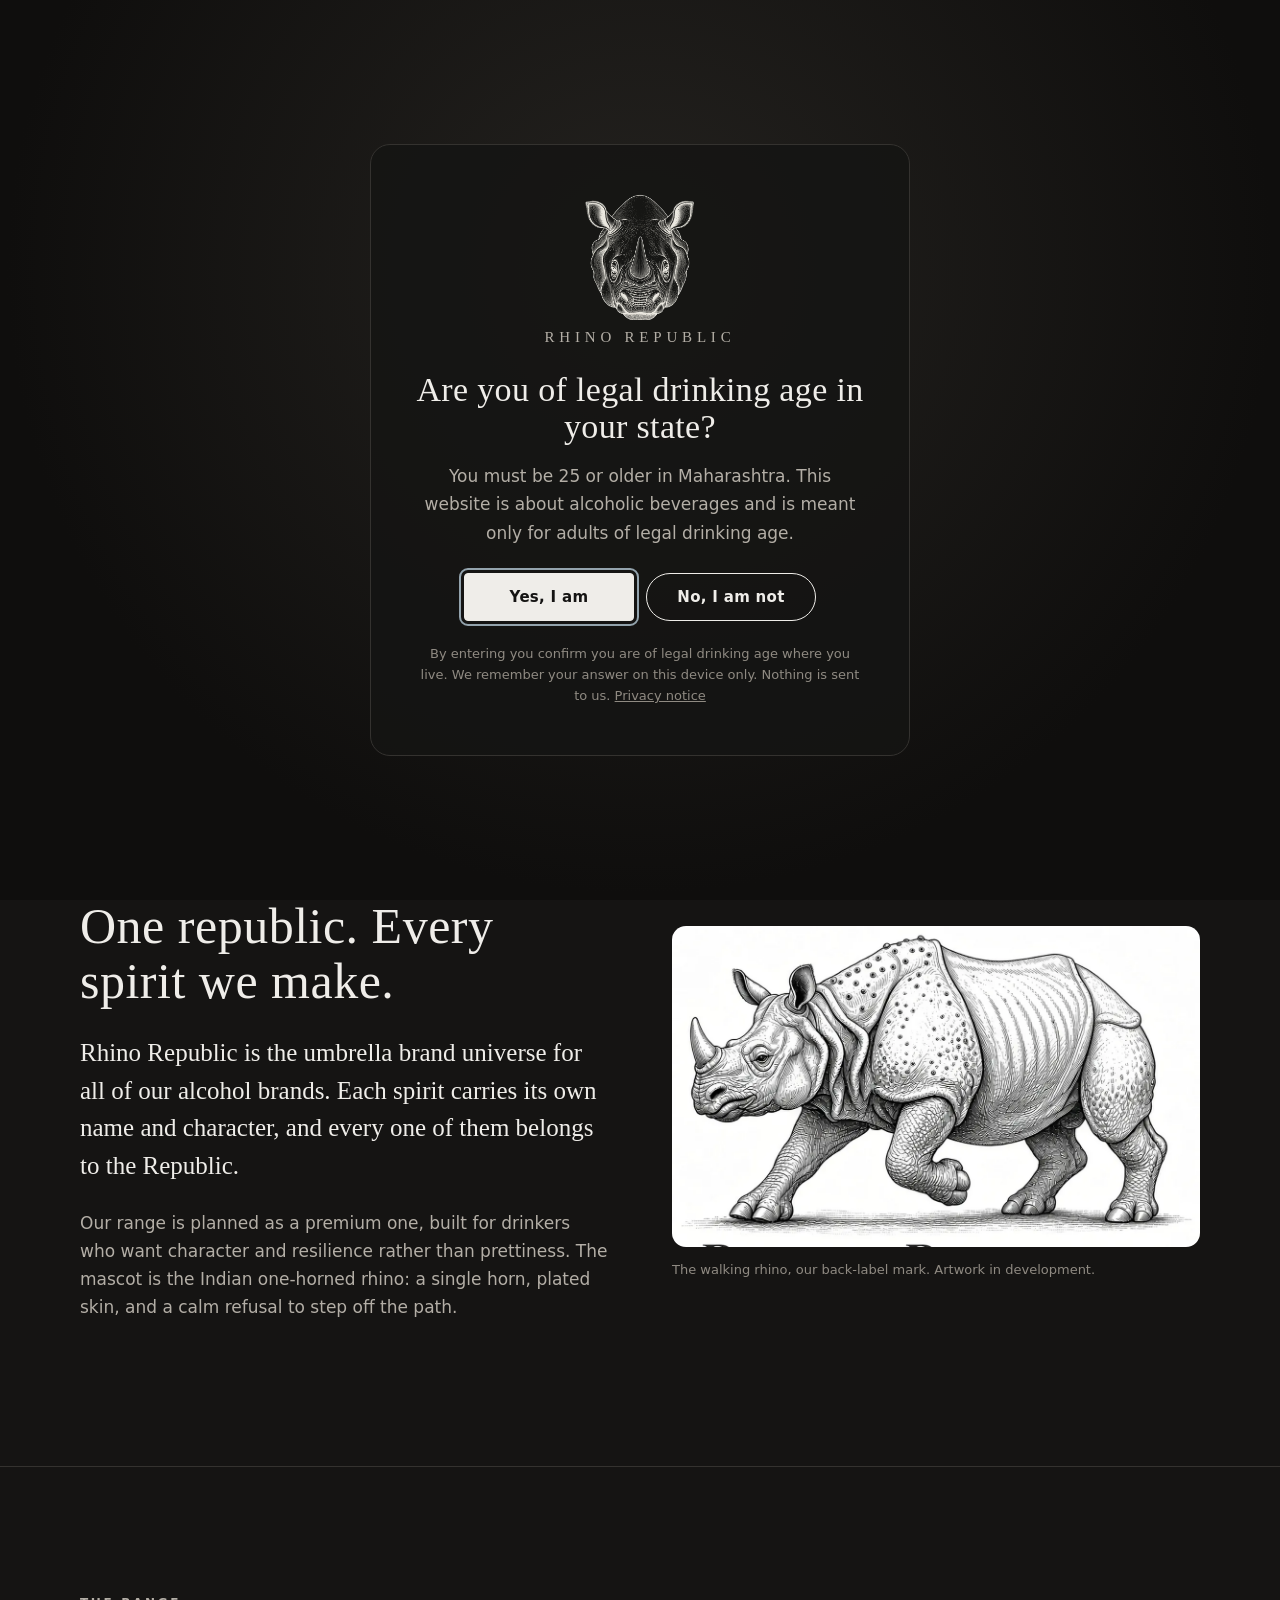
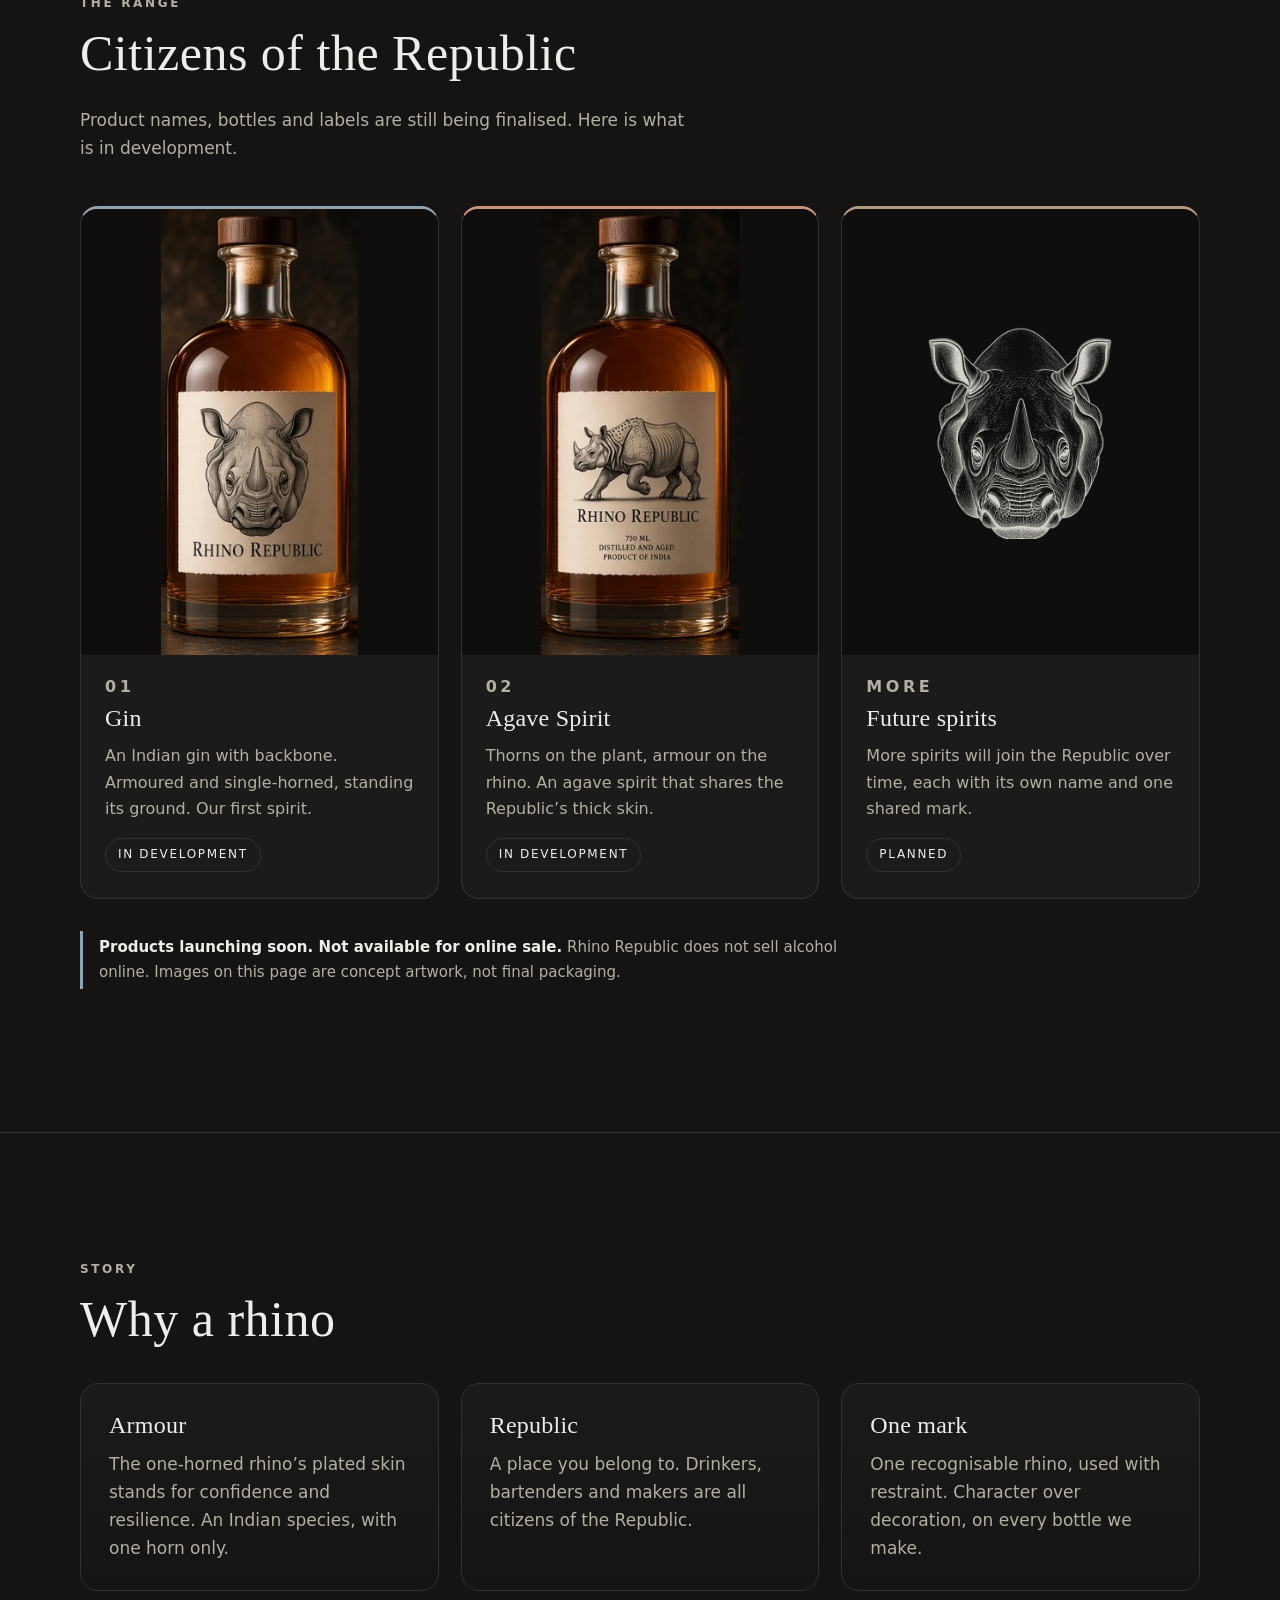
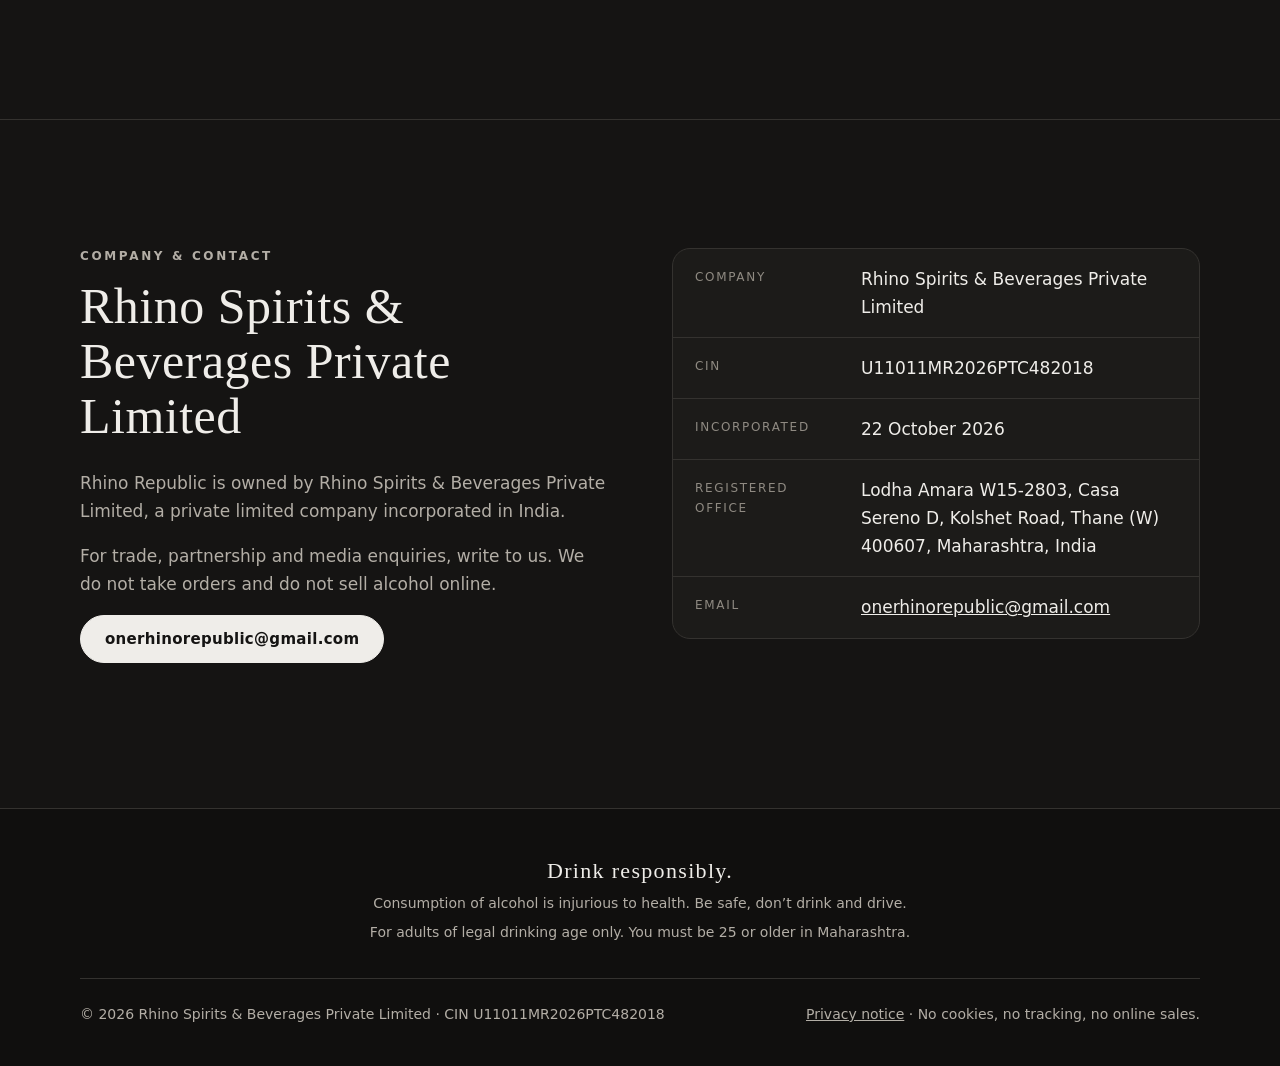
==== index.html @ f289f9d8 "Rhino Republic preview site" ====
<!doctype html>
<html lang="en-IN">
<head>
<meta charset="utf-8">
<meta name="viewport" content="width=device-width, initial-scale=1">
<meta name="robots" content="noindex, nofollow">
<title>Rhino Republic | Rhino Spirits &amp; Beverages Private Limited</title>
<meta name="description" content="Rhino Republic is the brand universe of Rhino Spirits &amp; Beverages Private Limited, Thane, Maharashtra. Products launching soon. Not available for online sale.">
<meta name="theme-color" content="#151413">
<link rel="icon" type="image/png" href="assets/img/favicon.png">
<link rel="stylesheet" href="css/site.css">
<script src="js/gate-check.js"></script>
</head>
<body>
<a class="skip" href="#main">Skip to content</a>

<!-- Age gate: shown on first visit; answer is remembered on this device only (localStorage) -->
<div class="gate" id="gate" role="dialog" aria-modal="true" aria-labelledby="gate-title" aria-describedby="gate-desc">
  <div class="gate__card">
    <img class="gate__mark" src="assets/img/rhino-head.webp" width="140" height="161" alt="Rhino Republic rhino head mark">
    <p class="gate__brand">Rhino Republic</p>
    <div id="gate-ask">
      <h1 class="gate__title" id="gate-title">Are you of legal drinking age in your state?</h1>
      <p class="gate__desc" id="gate-desc">You must be 25 or older in Maharashtra. This website is about alcoholic beverages and is meant only for adults of legal drinking age.</p>
      <div class="gate__actions">
        <button type="button" class="btn btn--solid" id="gate-yes">Yes, I am</button>
        <button type="button" class="btn btn--ghost" id="gate-no">No, I am not</button>
      </div>
      <noscript><p class="gate__note">Please enable JavaScript to confirm your age and enter this site.</p></noscript>
      <p class="gate__fine">By entering you confirm you are of legal drinking age where you live. We remember your answer on this device only. Nothing is sent to us. <a href="privacy.html">Privacy notice</a></p>
    </div>
    <div id="gate-exit" class="gate__exit" hidden>
      <h1 class="gate__title" tabindex="-1" id="gate-exit-title">Thank you for your honesty.</h1>
      <p class="gate__desc">This site is only for adults of legal drinking age. Please come back when you are.</p>
      <button type="button" class="btn btn--ghost" id="gate-back">I answered by mistake</button>
    </div>
  </div>
</div>

<header class="top" id="top">
  <div class="wrap top__in">
    <a class="logo" href="#main" aria-label="Rhino Republic, back to top">
      <img src="assets/img/rhino-head-sm.webp" width="34" height="39" alt="">
      <span>Rhino Republic</span>
    </a>
    <nav aria-label="Main">
      <ul class="nav">
        <li><a href="#about">About</a></li>
        <li><a href="#range">The Range</a></li>
        <li><a href="#story">Story</a></li>
        <li><a href="#company">Company</a></li>
      </ul>
    </nav>
  </div>
</header>

<main id="main">
  <section class="hero" aria-labelledby="hero-title">
    <div class="wrap hero__in">
      <div class="hero__copy">
        <p class="eyebrow">Rhino Spirits &amp; Beverages Private Limited</p>
        <h1 id="hero-title" class="hero__title">Rhino<br>Republic</h1>
        <p class="hero__lede">The brand universe for our spirits, built around the Indian one-horned rhino.</p>
        <p class="hero__line">Thick skin. One horn. No apologies.</p>
        <p class="notice"><span class="notice__dot" aria-hidden="true"></span>Products launching soon. Not available for online sale.</p>
        <div class="hero__cta">
          <a class="btn btn--solid" href="#range">Explore the range</a>
          <a class="btn btn--ghost" href="#company">Company &amp; contact</a>
        </div>
      </div>
      <figure class="hero__media">
        <picture>
          <source media="(max-width: 700px)" srcset="assets/img/bottles-crop-640.webp 640w, assets/img/bottles-crop-1000.webp 1000w" sizes="100vw" type="image/webp">
          <source srcset="assets/img/bottles-crop-640.webp 640w, assets/img/bottles-crop-1000.webp 1000w" sizes="(max-width: 1000px) 100vw, 560px" type="image/webp">
          <img src="assets/img/bottles-crop-1000.jpg" width="1000" height="857" alt="Two Rhino Republic concept bottles with amber liquid and paper labels: the front label shows an engraved front-facing rhino head, the back label shows an engraved walking rhino" fetchpriority="high">
        </picture>
        <figcaption>Concept bottle artwork. Final bottle and label design is in development.</figcaption>
      </figure>
    </div>
  </section>

  <section class="about section" id="about" aria-labelledby="about-title">
    <div class="wrap about__in">
      <div>
        <p class="eyebrow">About</p>
        <h2 id="about-title">One republic. Every spirit we make.</h2>
        <p class="big">Rhino Republic is the umbrella brand universe for all of our alcohol brands. Each spirit carries its own name and character, and every one of them belongs to the Republic.</p>
        <p>Our range is planned as a premium one, built for drinkers who want character and resilience rather than prettiness. The mascot is the Indian one-horned rhino: a single horn, plated skin, and a calm refusal to step off the path.</p>
      </div>
      <figure class="plate">
        <img src="assets/img/rhino-walk.webp" width="1100" height="669" loading="lazy" decoding="async" alt="Engraved illustration of an Indian one-horned rhino walking, with folded armour-like skin and studded shoulders">
        <figcaption>The walking rhino, our back-label mark. Artwork in development.</figcaption>
      </figure>
    </div>
  </section>

  <section class="range section" id="range" aria-labelledby="range-title">
    <div class="wrap">
      <p class="eyebrow">The Range</p>
      <h2 id="range-title">Citizens of the Republic</h2>
      <p class="section__lede">Product names, bottles and labels are still being finalised. Here is what is in development.</p>
      <ul class="cards" role="list">
        <li class="card card--slate">
          <div class="card__img"><img src="assets/img/bottle-front.webp" width="460" height="1040" loading="lazy" decoding="async" alt="Rhino Republic concept bottle, front label with engraved rhino head"></div>
          <div class="card__body">
            <p class="card__no">01</p>
            <h3>Gin</h3>
            <p>An Indian gin with backbone. Armoured and single-horned, standing its ground. Our first spirit.</p>
            <p class="tag">In development</p>
          </div>
        </li>
        <li class="card card--clay">
          <div class="card__img"><img src="assets/img/bottle-back.webp" width="460" height="1040" loading="lazy" decoding="async" alt="Rhino Republic concept bottle, label with engraved walking rhino"></div>
          <div class="card__body">
            <p class="card__no">02</p>
            <h3>Agave Spirit</h3>
            <p>Thorns on the plant, armour on the rhino. An agave spirit that shares the Republic&rsquo;s thick skin.</p>
            <p class="tag">In development</p>
          </div>
        </li>
        <li class="card card--earth">
          <div class="card__img card__img--mark"><img src="assets/img/rhino-head.webp" width="420" height="483" loading="lazy" decoding="async" alt="Rhino Republic rhino head mark"></div>
          <div class="card__body">
            <p class="card__no">More</p>
            <h3>Future spirits</h3>
            <p>More spirits will join the Republic over time, each with its own name and one shared mark.</p>
            <p class="tag">Planned</p>
          </div>
        </li>
      </ul>
      <p class="range__note"><strong>Products launching soon. Not available for online sale.</strong> Rhino Republic does not sell alcohol online. Images on this page are concept artwork, not final packaging.</p>
    </div>
  </section>

  <section class="story section" id="story" aria-labelledby="story-title">
    <div class="wrap">
      <p class="eyebrow">Story</p>
      <h2 id="story-title">Why a rhino</h2>
      <div class="pillars">
        <article>
          <h3>Armour</h3>
          <p>The one-horned rhino&rsquo;s plated skin stands for confidence and resilience. An Indian species, with one horn only.</p>
        </article>
        <article>
          <h3>Republic</h3>
          <p>A place you belong to. Drinkers, bartenders and makers are all citizens of the Republic.</p>
        </article>
        <article>
          <h3>One mark</h3>
          <p>One recognisable rhino, used with restraint. Character over decoration, on every bottle we make.</p>
        </article>
      </div>
    </div>
  </section>

  <section class="company section" id="company" aria-labelledby="company-title">
    <div class="wrap company__in">
      <div>
        <p class="eyebrow">Company &amp; Contact</p>
        <h2 id="company-title">Rhino Spirits &amp; Beverages Private Limited</h2>
        <p>Rhino Republic is owned by Rhino Spirits &amp; Beverages Private Limited, a private limited company incorporated in India.</p>
        <p>For trade, partnership and media enquiries, write to us. We do not take orders and do not sell alcohol online.</p>
        <p><a class="btn btn--solid" href="mailto:onerhinorepublic@gmail.com">onerhinorepublic@gmail.com</a></p>
      </div>
      <dl class="facts">
        <div><dt>Company</dt><dd>Rhino Spirits &amp; Beverages Private Limited</dd></div>
        <div><dt>CIN</dt><dd>U11011MR2026PTC482018</dd></div>
        <div><dt>Incorporated</dt><dd>22 October 2026</dd></div>
        <div><dt>Registered office</dt><dd>Lodha Amara W15-2803, Casa Sereno D, Kolshet Road, Thane (W) 400607, Maharashtra, India</dd></div>
        <div><dt>Email</dt><dd><a href="mailto:onerhinorepublic@gmail.com">onerhinorepublic@gmail.com</a></dd></div>
      </dl>
    </div>
  </section>
</main>

<footer class="foot">
  <div class="wrap">
    <div class="foot__warn">
      <p class="foot__drink">Drink responsibly.</p>
      <p>Consumption of alcohol is injurious to health. Be safe, don&rsquo;t drink and drive.</p>
      <p>For adults of legal drinking age only. You must be 25 or older in Maharashtra.</p>
    </div>
    <div class="foot__row">
      <p>&copy; 2026 Rhino Spirits &amp; Beverages Private Limited &middot; CIN U11011MR2026PTC482018</p>
      <p><a href="privacy.html">Privacy notice</a> &middot; No cookies, no tracking, no online sales.</p>
    </div>
  </div>
</footer>
<script src="js/site.js" defer></script>
</body>
</html>
---- css/site.css ----
/* Rhino Republic preview site. Palette from brand rules: ink #2B2A28, white, rhino tones (slate, clay, earth). No gold, no red. */
:root{
  --bg:#151413; --bg2:#1c1b19; --ink:#2b2a28; --line:#34322f;
  --text:#efede9; --muted:#b3aea6; --dim:#8f8a82;
  --slate:#93a3ad; --clay:#c8937b; --earth:#b39a7e;
  --serif:"Iowan Old Style","Palatino Linotype",Palatino,"Book Antiqua","URW Palladio L",Georgia,"Times New Roman",serif;
  --sans:system-ui,-apple-system,"Segoe UI",Roboto,"Helvetica Neue",Arial,sans-serif;
  --wrap:1200px; --r:14px;
}
*{box-sizing:border-box}
html{scroll-behavior:smooth;-webkit-text-size-adjust:100%}
@media (prefers-reduced-motion:reduce){html{scroll-behavior:auto}*{transition:none!important;animation:none!important}}
body{margin:0;background:var(--bg);color:var(--text);font:400 17px/1.65 var(--sans);overflow-x:hidden}
img{max-width:100%;height:auto;display:block}
a{color:inherit}
a:focus-visible,button:focus-visible,[tabindex]:focus-visible{outline:2px solid var(--slate);outline-offset:3px;border-radius:4px}
h1,h2,h3{font-family:var(--serif);font-weight:500;line-height:1.1;margin:0 0 .5em;letter-spacing:.01em}
h2{font-size:clamp(30px,4.2vw,50px)}
h3{font-size:24px}
p{margin:0 0 1em}
.wrap{max-width:var(--wrap);margin:0 auto;padding:0 clamp(20px,4vw,40px)}
.skip{position:absolute;left:-999px;top:8px;background:var(--text);color:var(--bg);padding:8px 14px;border-radius:6px;z-index:100}
.skip:focus{left:8px}
.eyebrow{font:600 12px/1.4 var(--sans);letter-spacing:.22em;text-transform:uppercase;color:var(--muted);margin-bottom:14px}
.section{padding:clamp(72px,10vw,128px) 0;border-top:1px solid var(--line)}
.section__lede{color:var(--muted);max-width:620px}
.big{font-family:var(--serif);font-size:clamp(20px,2.1vw,25px);line-height:1.5;color:var(--text)}

/* buttons */
.btn{display:inline-flex;align-items:center;justify-content:center;min-height:48px;padding:12px 24px;border-radius:999px;font:600 15px/1.2 var(--sans);letter-spacing:.02em;text-decoration:none;cursor:pointer;border:1px solid var(--text);transition:background .2s,color .2s;word-break:break-word}
.btn--solid{background:var(--text);color:var(--bg)}
.btn--solid:hover{background:#fff}
.btn--ghost{background:transparent;color:var(--text)}
.btn--ghost:hover{background:rgba(255,255,255,.08)}

/* age gate */
.gate{position:fixed;inset:0;z-index:50;display:flex;align-items:center;justify-content:center;padding:20px;background:radial-gradient(ellipse at 50% 30%,#24221f 0%,#0f0e0d 70%);overflow-y:auto}
.gate[hidden],.age-ok .gate{display:none}
html.js:not(.age-ok) body{overflow:hidden}
.gate__card{max-width:540px;width:100%;text-align:center;padding:clamp(28px,5vw,48px) clamp(20px,4vw,44px);border:1px solid var(--line);border-radius:20px;background:rgba(21,20,19,.85)}
.gate__mark{width:110px;margin:0 auto 10px}
.gate__brand{font:500 15px/1 var(--serif);letter-spacing:.32em;text-transform:uppercase;color:var(--muted);margin-bottom:26px}
.gate__title{font-size:clamp(26px,4.6vw,34px);outline:none}
.gate__desc{color:var(--muted)}
.gate__actions{display:flex;gap:12px;justify-content:center;flex-wrap:wrap;margin:26px 0 22px}
.gate__actions .btn{min-width:170px}
.gate__fine,.gate__note{font-size:13px;color:var(--dim);margin:0}
.gate__note{color:var(--text);margin-bottom:12px}
.gate__exit .btn{margin-top:10px}

/* header */
.top{position:sticky;top:0;z-index:20;background:rgba(21,20,19,.88);backdrop-filter:saturate(140%) blur(10px);-webkit-backdrop-filter:saturate(140%) blur(10px);border-bottom:1px solid var(--line)}
.top__in{display:flex;align-items:center;justify-content:space-between;gap:16px;min-height:68px}
.logo{display:flex;align-items:center;gap:12px;text-decoration:none;font:500 16px/1 var(--serif);letter-spacing:.26em;text-transform:uppercase;white-space:nowrap}
.logo img{width:34px}
.nav{display:flex;gap:28px;list-style:none;margin:0;padding:0}
.nav a{text-decoration:none;font-size:14px;letter-spacing:.06em;color:var(--muted)}
.nav a:hover{color:var(--text)}

/* hero */
.hero{padding:clamp(40px,6vw,80px) 0 clamp(64px,8vw,104px)}
.hero__in{display:grid;grid-template-columns:minmax(0,1fr) minmax(0,1fr);gap:clamp(28px,4vw,56px);align-items:center}
.hero__title{font-size:clamp(48px,5.4vw,80px);letter-spacing:.03em;text-transform:uppercase;line-height:.95;margin-bottom:24px}
.hero__lede{font-size:clamp(18px,1.6vw,21px);color:var(--muted);max-width:30ch}
.hero__line{font-family:var(--serif);font-style:italic;font-size:clamp(19px,1.7vw,22px);margin-bottom:26px}
.notice{display:inline-flex;align-items:center;gap:10px;font-size:14px;color:var(--text);border:1px solid var(--line);background:var(--bg2);padding:10px 16px;border-radius:999px;margin-bottom:28px}
.notice__dot{width:8px;height:8px;border-radius:50%;background:var(--slate);flex:none}
.hero__cta{display:flex;gap:12px;flex-wrap:wrap}
.hero__media{margin:0}
.hero__media img{border-radius:var(--r);box-shadow:0 30px 80px rgba(0,0,0,.55);width:100%}
figcaption{font-size:13px;color:var(--dim);margin-top:12px}

/* about */
.about__in{display:grid;grid-template-columns:minmax(0,1fr) minmax(0,1fr);gap:clamp(32px,5vw,72px);align-items:center}
.about p:not(.eyebrow):not(.big){color:var(--muted)}
.plate{margin:0}
.plate img{border-radius:var(--r);background:#f4f3f1;width:100%}

/* range */
.cards{list-style:none;padding:0;margin:44px 0 0;display:grid;grid-template-columns:repeat(3,minmax(0,1fr));gap:22px}
.card{background:var(--bg2);border:1px solid var(--line);border-radius:18px;overflow:hidden;display:flex;flex-direction:column;border-top:3px solid var(--acc)}
.card--slate{--acc:var(--slate)} .card--clay{--acc:var(--clay)} .card--earth{--acc:var(--earth)}
.card__img{aspect-ratio:4/5;background:#0f0e0d;display:flex;align-items:flex-end;justify-content:center;overflow:hidden}
.card__img img{height:100%;width:auto;object-fit:cover}
.card__img--mark{align-items:center}
.card__img--mark img{height:auto;width:52%;opacity:.9}
.card__body{padding:24px 24px 26px;display:flex;flex-direction:column;flex:1}
.card__no{font:600 12px/1 var(--sans);letter-spacing:.22em;text-transform:uppercase;color:var(--acc);margin-bottom:10px}
.card__body p{color:var(--muted);font-size:16px}
.tag{margin-top:auto!important;align-self:flex-start;font-size:12px!important;letter-spacing:.14em;text-transform:uppercase;color:var(--text)!important;border:1px solid var(--line);padding:6px 12px;border-radius:999px;margin-bottom:0}
.range__note{margin-top:32px;font-size:15px;color:var(--muted);border-left:3px solid var(--slate);padding:4px 0 4px 16px;max-width:760px}
.range__note strong{color:var(--text)}

/* story */
.pillars{display:grid;grid-template-columns:repeat(3,minmax(0,1fr));gap:22px;margin-top:36px}
.pillars article{padding:28px;border:1px solid var(--line);border-radius:18px;background:linear-gradient(180deg,var(--bg2),var(--bg))}
.pillars p{color:var(--muted);margin:0}

/* company */
.company__in{display:grid;grid-template-columns:minmax(0,1fr) minmax(0,1fr);gap:clamp(32px,5vw,72px);align-items:start}
.company p{color:var(--muted)}
.company .btn{color:var(--bg)}
.facts{margin:0;border:1px solid var(--line);border-radius:18px;background:var(--bg2)}
.facts div{display:grid;grid-template-columns:150px minmax(0,1fr);gap:16px;padding:16px 22px;border-bottom:1px solid var(--line)}
.facts div:last-child{border-bottom:0}
.facts dt{font-size:12px;letter-spacing:.14em;text-transform:uppercase;color:var(--dim);padding-top:3px}
.facts dd{margin:0;overflow-wrap:anywhere}

/* footer */
.foot{border-top:1px solid var(--line);padding:48px 0 40px;background:#100f0e;font-size:14px;color:var(--muted)}
.foot__warn{text-align:center;padding-bottom:28px;border-bottom:1px solid var(--line);margin-bottom:24px}
.foot__warn p{margin:0 0 6px}
.foot__drink{font:500 22px/1.3 var(--serif);color:var(--text);letter-spacing:.06em}
.foot__row{display:flex;justify-content:space-between;gap:16px;flex-wrap:wrap}
.foot__row p{margin:0}

/* privacy page */
.doc{max-width:780px;padding:clamp(48px,7vw,88px) 0}
.doc h1{font-size:clamp(36px,5vw,54px)}
.doc h2{font-size:24px;margin-top:2em}
.doc p,.doc li{color:var(--muted)}
.doc strong{color:var(--text)}
.doc ul{padding-left:1.2em}
.doc .meta{font-size:14px;color:var(--dim)}

/* responsive */
@media (max-width:1000px){
  .hero__in,.about__in,.company__in{grid-template-columns:1fr}
  .hero__media{order:-1}
  .cards,.pillars{grid-template-columns:1fr 1fr}
  .cards .card:last-child{grid-column:1/-1}
  .cards .card:last-child .card__img{aspect-ratio:16/7}
  .cards .card:last-child .card__img--mark img{width:auto;height:80%}
}
@media (max-width:720px){
  body{font-size:16px}
  .nav{display:none}
  .cards,.pillars{grid-template-columns:1fr}
  .card__img{aspect-ratio:4/3}
  .card__img img{height:100%}
  .facts div{grid-template-columns:1fr;gap:4px}
  .hero__title{font-size:clamp(44px,13vw,64px)}
  .foot__row{flex-direction:column}
}
@media (max-width:400px){
  .logo{letter-spacing:.18em;font-size:15px}
  .gate__actions .btn{width:100%}
}
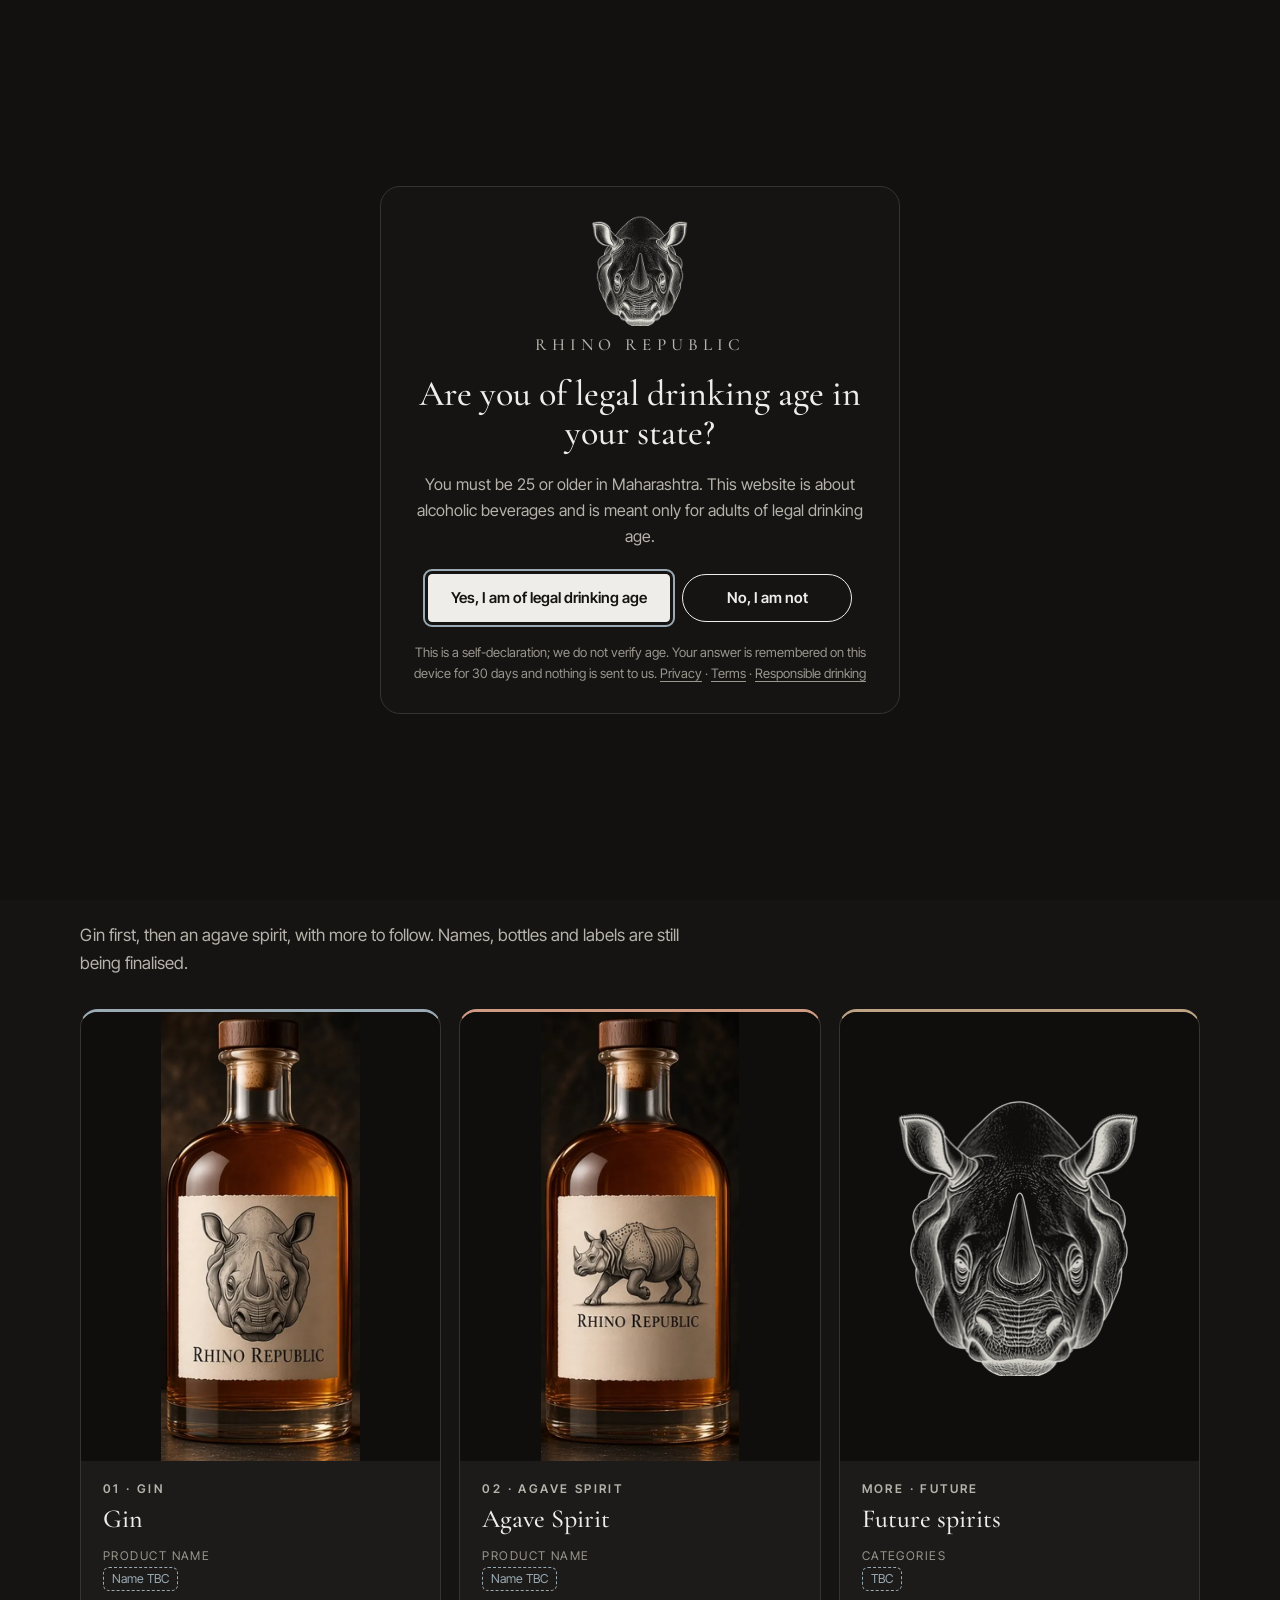
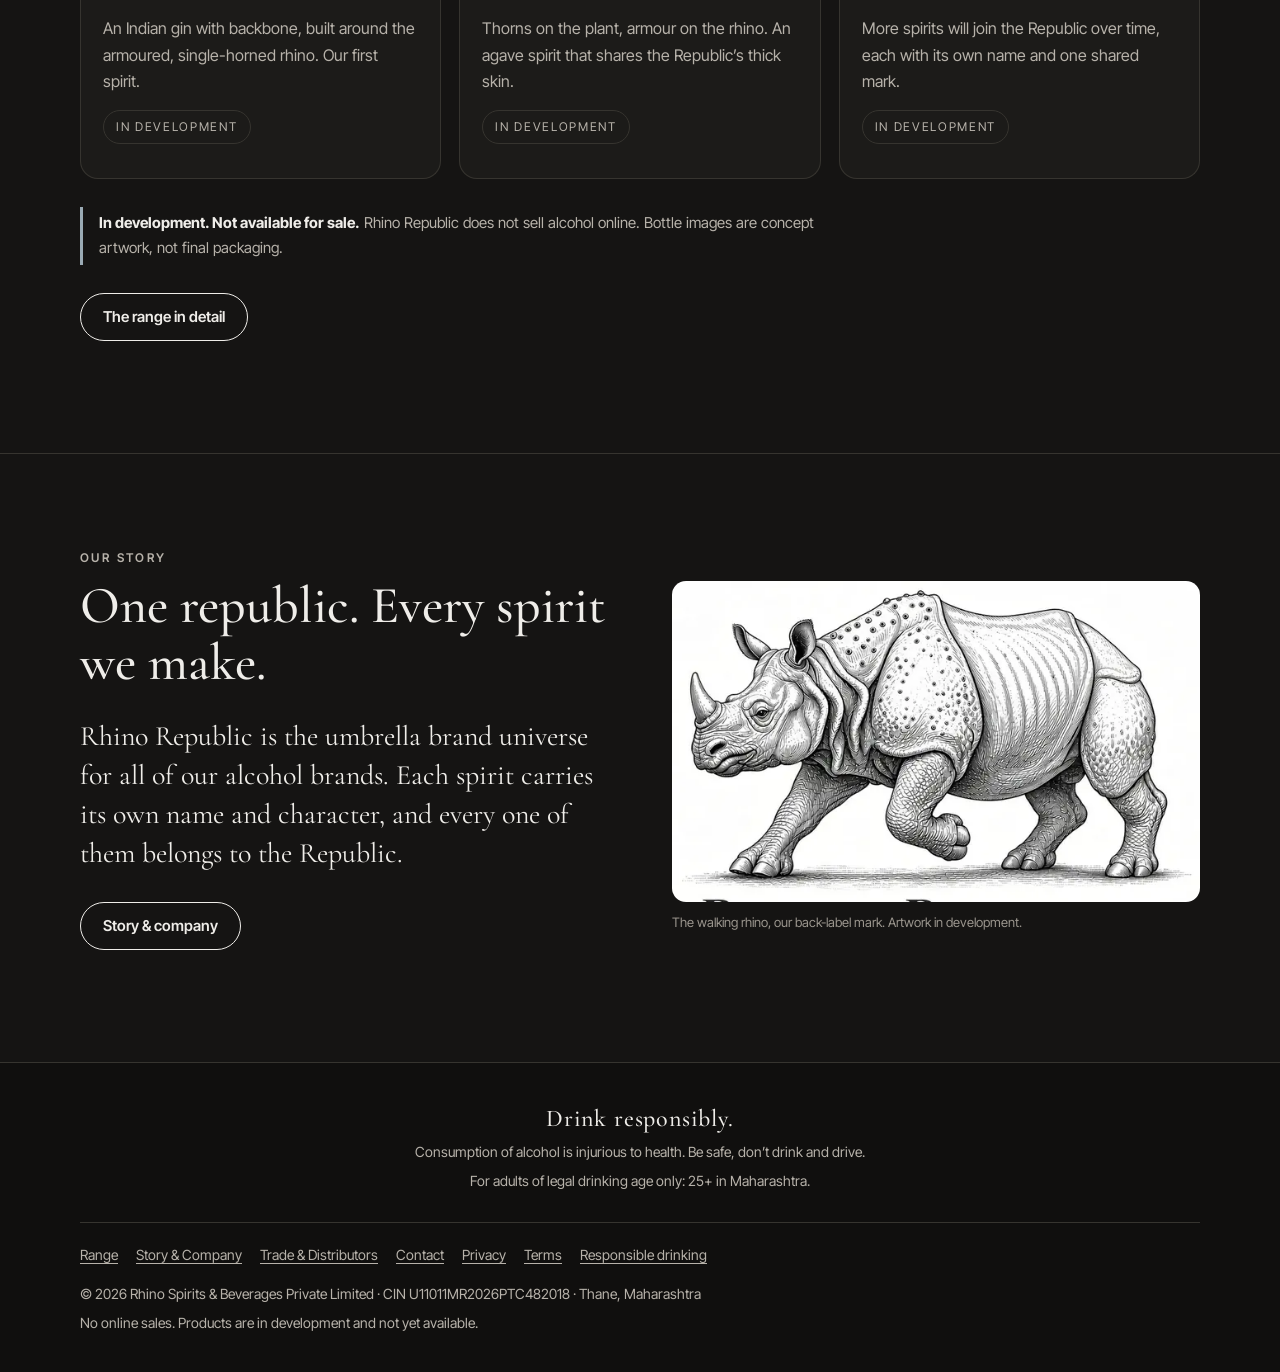
==== commit 295f7b7e: "Rhino Republic preview v2 (noindex, draft)" ====
--- a/index.html
+++ b/index.html
@@ -4,186 +4,130 @@
 <meta charset="utf-8">
 <meta name="viewport" content="width=device-width, initial-scale=1">
 <meta name="robots" content="noindex, nofollow">
-<title>Rhino Republic | Rhino Spirits &amp; Beverages Private Limited</title>
-<meta name="description" content="Rhino Republic is the brand universe of Rhino Spirits &amp; Beverages Private Limited, Thane, Maharashtra. Products launching soon. Not available for online sale.">
+<title>Rhino Republic | Rhino Spirits &amp; Beverages Pvt Ltd</title>
+<meta name="description" content="Rhino Republic is the brand universe of Rhino Spirits &amp; Beverages Private Limited, Thane. Spirits in development. No online sales.">
 <meta name="theme-color" content="#151413">
 <link rel="icon" type="image/png" href="assets/img/favicon.png">
+<link rel="preload" href="assets/fonts/CormorantGaramond-var-latin.woff2" as="font" type="font/woff2" crossorigin>
+<link rel="preload" href="assets/fonts/InterTight-var-latin.woff2" as="font" type="font/woff2" crossorigin>
+<link rel="preload" href="assets/img/bottles-crop-640.webp" as="image" type="image/webp" imagesrcset="assets/img/bottles-crop-480.webp 480w, assets/img/bottles-crop-640.webp 640w, assets/img/bottles-crop-1000.webp 1000w" imagesizes="(min-width: 1000px) 560px, 100vw">
 <link rel="stylesheet" href="css/site.css">
 <script src="js/gate-check.js"></script>
 </head>
-<body>
-<a class="skip" href="#main">Skip to content</a>
-
-<!-- Age gate: shown on first visit; answer is remembered on this device only (localStorage) -->
+<body class="gated">
 <div class="gate" id="gate" role="dialog" aria-modal="true" aria-labelledby="gate-title" aria-describedby="gate-desc">
   <div class="gate__card">
-    <img class="gate__mark" src="assets/img/rhino-head.webp" width="140" height="161" alt="Rhino Republic rhino head mark">
+    <img class="gate__mark" src="assets/img/rhino-head-240.webp" width="240" height="276" alt="Rhino Republic engraved rhino head mark">
     <p class="gate__brand">Rhino Republic</p>
-    <div id="gate-ask">
-      <h1 class="gate__title" id="gate-title">Are you of legal drinking age in your state?</h1>
-      <p class="gate__desc" id="gate-desc">You must be 25 or older in Maharashtra. This website is about alcoholic beverages and is meant only for adults of legal drinking age.</p>
-      <div class="gate__actions">
-        <button type="button" class="btn btn--solid" id="gate-yes">Yes, I am</button>
-        <button type="button" class="btn btn--ghost" id="gate-no">No, I am not</button>
-      </div>
-      <noscript><p class="gate__note">Please enable JavaScript to confirm your age and enter this site.</p></noscript>
-      <p class="gate__fine">By entering you confirm you are of legal drinking age where you live. We remember your answer on this device only. Nothing is sent to us. <a href="privacy.html">Privacy notice</a></p>
+    <h1 class="gate__title" id="gate-title">Are you of legal drinking age in your state?</h1>
+    <p class="gate__desc" id="gate-desc">You must be 25 or older in Maharashtra. This website is about alcoholic beverages and is meant only for adults of legal drinking age.</p>
+    <div class="gate__actions">
+      <button type="button" class="btn btn--solid" id="gate-yes">Yes, I am of legal drinking age</button>
+      <a class="btn btn--ghost" id="gate-no" href="not-of-age.html">No, I am not</a>
     </div>
-    <div id="gate-exit" class="gate__exit" hidden>
-      <h1 class="gate__title" tabindex="-1" id="gate-exit-title">Thank you for your honesty.</h1>
-      <p class="gate__desc">This site is only for adults of legal drinking age. Please come back when you are.</p>
-      <button type="button" class="btn btn--ghost" id="gate-back">I answered by mistake</button>
-    </div>
+    <noscript><p class="gate__note">Please enable JavaScript to confirm your age and enter this site.</p></noscript>
+    <p class="gate__fine">This is a self-declaration; we do not verify age. Your answer is remembered on this device for 30 days and nothing is sent to us. <a href="privacy.html">Privacy</a> &middot; <a href="terms.html">Terms</a> &middot; <a href="responsible-drinking.html">Responsible drinking</a></p>
   </div>
 </div>
-
+<a class="skip" href="#main">Skip to content</a>
 <header class="top" id="top">
   <div class="wrap top__in">
-    <a class="logo" href="#main" aria-label="Rhino Republic, back to top">
-      <img src="assets/img/rhino-head-sm.webp" width="34" height="39" alt="">
+    <a class="logo" href="index.html" aria-label="Rhino Republic home">
+      <img src="assets/img/rhino-head-120.webp" width="120" height="138" alt="">
       <span>Rhino Republic</span>
     </a>
     <nav aria-label="Main">
-      <ul class="nav">
-        <li><a href="#about">About</a></li>
-        <li><a href="#range">The Range</a></li>
-        <li><a href="#story">Story</a></li>
-        <li><a href="#company">Company</a></li>
-      </ul>
+      <ul class="nav-inline"><li><a href="index.html" aria-current="page">Home</a></li><li><a href="range.html">Range</a></li><li><a href="story.html">Story &amp; Company</a></li><li><a href="trade.html">Trade</a></li><li><a href="contact.html">Contact</a></li></ul>
+      <details class="menu"><summary>Menu</summary><ul class="nav"><li><a href="index.html" aria-current="page">Home</a></li><li><a href="range.html">Range</a></li><li><a href="story.html">Story &amp; Company</a></li><li><a href="trade.html">Trade</a></li><li><a href="contact.html">Contact</a></li></ul></details>
     </nav>
   </div>
 </header>
-
 <main id="main">
-  <section class="hero" aria-labelledby="hero-title">
-    <div class="wrap hero__in">
-      <div class="hero__copy">
-        <p class="eyebrow">Rhino Spirits &amp; Beverages Private Limited</p>
-        <h1 id="hero-title" class="hero__title">Rhino<br>Republic</h1>
-        <p class="hero__lede">The brand universe for our spirits, built around the Indian one-horned rhino.</p>
-        <p class="hero__line">Thick skin. One horn. No apologies.</p>
-        <p class="notice"><span class="notice__dot" aria-hidden="true"></span>Products launching soon. Not available for online sale.</p>
-        <div class="hero__cta">
-          <a class="btn btn--solid" href="#range">Explore the range</a>
-          <a class="btn btn--ghost" href="#company">Company &amp; contact</a>
-        </div>
-      </div>
-      <figure class="hero__media">
-        <picture>
-          <source media="(max-width: 700px)" srcset="assets/img/bottles-crop-640.webp 640w, assets/img/bottles-crop-1000.webp 1000w" sizes="100vw" type="image/webp">
-          <source srcset="assets/img/bottles-crop-640.webp 640w, assets/img/bottles-crop-1000.webp 1000w" sizes="(max-width: 1000px) 100vw, 560px" type="image/webp">
-          <img src="assets/img/bottles-crop-1000.jpg" width="1000" height="857" alt="Two Rhino Republic concept bottles with amber liquid and paper labels: the front label shows an engraved front-facing rhino head, the back label shows an engraved walking rhino" fetchpriority="high">
-        </picture>
-        <figcaption>Concept bottle artwork. Final bottle and label design is in development.</figcaption>
-      </figure>
+<section class="hero" aria-labelledby="hero-title">
+  <div class="wrap hero__in">
+    <div>
+      <p class="eyebrow">Rhino Spirits &amp; Beverages Pvt Ltd</p>
+      <h1 id="hero-title" class="hero__title">Rhino<br>Republic</h1>
+      <p class="hero__lede">The brand universe for our spirits, built around the Indian one-horned rhino.</p>
+      <p class="hero__line">Unhurried. Unbothered. Unmistakable.</p>
+      <p class="notice"><span class="notice__dot" aria-hidden="true"></span>Our spirits are in development and not available for sale.</p>
+      <div class="btns"><a class="btn btn--solid" href="range.html">See the range</a><a class="btn btn--ghost" href="story.html">Our story</a></div>
     </div>
-  </section>
-
-  <section class="about section" id="about" aria-labelledby="about-title">
-    <div class="wrap about__in">
-      <div>
-        <p class="eyebrow">About</p>
-        <h2 id="about-title">One republic. Every spirit we make.</h2>
-        <p class="big">Rhino Republic is the umbrella brand universe for all of our alcohol brands. Each spirit carries its own name and character, and every one of them belongs to the Republic.</p>
-        <p>Our range is planned as a premium one, built for drinkers who want character and resilience rather than prettiness. The mascot is the Indian one-horned rhino: a single horn, plated skin, and a calm refusal to step off the path.</p>
-      </div>
-      <figure class="plate">
-        <img src="assets/img/rhino-walk.webp" width="1100" height="669" loading="lazy" decoding="async" alt="Engraved illustration of an Indian one-horned rhino walking, with folded armour-like skin and studded shoulders">
-        <figcaption>The walking rhino, our back-label mark. Artwork in development.</figcaption>
-      </figure>
+    <figure class="hero__media">
+      <img src="assets/img/bottles-crop-640.webp" srcset="assets/img/bottles-crop-480.webp 480w, assets/img/bottles-crop-640.webp 640w, assets/img/bottles-crop-1000.webp 1000w" sizes="(min-width: 1000px) 560px, 100vw" width="1000" height="857" fetchpriority="high" alt="Two Rhino Republic concept bottles with paper labels: one shows an engraved front-facing rhino head, the other an engraved walking rhino">
+      <figcaption>Concept bottle artwork. Final bottle and label design is in development.</figcaption>
+    </figure>
+  </div>
+</section>
+<section class="section" aria-labelledby="range-title">
+  <div class="wrap">
+    <p class="eyebrow">The Range</p>
+    <h2 id="range-title">Citizens of the Republic</h2>
+    <p class="lede">Gin first, then an agave spirit, with more to follow. Names, bottles and labels are still being finalised.</p>
+    <ul class="cards" role="list">
+  <li class="card card--slate">
+    <div class="card__img"><img src="assets/img/bottle-front-460.webp" srcset="assets/img/bottle-front-230.webp 230w, assets/img/bottle-front-460.webp 460w" sizes="(min-width:720px) 30vw, 60vw" width="460" height="1040" loading="lazy" decoding="async" alt="Rhino Republic concept bottle with an engraved rhino head on the label"></div>
+    <div class="card__body">
+      <p class="card__no">01 &middot; Gin</p>
+      <h3>Gin</h3>
+      <dl><dt>Product name</dt><dd><span class="ph">Name TBC</span></dd></dl>
+      <p>An Indian gin with backbone, built around the armoured, single-horned rhino. Our first spirit.</p>
+      <p class="tag">In development</p>
     </div>
-  </section>
-
-  <section class="range section" id="range" aria-labelledby="range-title">
-    <div class="wrap">
-      <p class="eyebrow">The Range</p>
-      <h2 id="range-title">Citizens of the Republic</h2>
-      <p class="section__lede">Product names, bottles and labels are still being finalised. Here is what is in development.</p>
-      <ul class="cards" role="list">
-        <li class="card card--slate">
-          <div class="card__img"><img src="assets/img/bottle-front.webp" width="460" height="1040" loading="lazy" decoding="async" alt="Rhino Republic concept bottle, front label with engraved rhino head"></div>
-          <div class="card__body">
-            <p class="card__no">01</p>
-            <h3>Gin</h3>
-            <p>An Indian gin with backbone. Armoured and single-horned, standing its ground. Our first spirit.</p>
-            <p class="tag">In development</p>
-          </div>
-        </li>
-        <li class="card card--clay">
-          <div class="card__img"><img src="assets/img/bottle-back.webp" width="460" height="1040" loading="lazy" decoding="async" alt="Rhino Republic concept bottle, label with engraved walking rhino"></div>
-          <div class="card__body">
-            <p class="card__no">02</p>
-            <h3>Agave Spirit</h3>
-            <p>Thorns on the plant, armour on the rhino. An agave spirit that shares the Republic&rsquo;s thick skin.</p>
-            <p class="tag">In development</p>
-          </div>
-        </li>
-        <li class="card card--earth">
-          <div class="card__img card__img--mark"><img src="assets/img/rhino-head.webp" width="420" height="483" loading="lazy" decoding="async" alt="Rhino Republic rhino head mark"></div>
-          <div class="card__body">
-            <p class="card__no">More</p>
-            <h3>Future spirits</h3>
-            <p>More spirits will join the Republic over time, each with its own name and one shared mark.</p>
-            <p class="tag">Planned</p>
-          </div>
-        </li>
-      </ul>
-      <p class="range__note"><strong>Products launching soon. Not available for online sale.</strong> Rhino Republic does not sell alcohol online. Images on this page are concept artwork, not final packaging.</p>
+  </li>
+  <li class="card card--clay">
+    <div class="card__img"><img src="assets/img/bottle-back-460.webp" srcset="assets/img/bottle-back-230.webp 230w, assets/img/bottle-back-460.webp 460w" sizes="(min-width:720px) 30vw, 60vw" width="460" height="1040" loading="lazy" decoding="async" alt="Rhino Republic concept bottle with an engraved walking rhino on the label"></div>
+    <div class="card__body">
+      <p class="card__no">02 &middot; Agave Spirit</p>
+      <h3>Agave Spirit</h3>
+      <dl><dt>Product name</dt><dd><span class="ph">Name TBC</span></dd></dl>
+      <p>Thorns on the plant, armour on the rhino. An agave spirit that shares the Republic&rsquo;s thick skin.</p>
+      <p class="tag">In development</p>
     </div>
-  </section>
-
-  <section class="story section" id="story" aria-labelledby="story-title">
-    <div class="wrap">
-      <p class="eyebrow">Story</p>
-      <h2 id="story-title">Why a rhino</h2>
-      <div class="pillars">
-        <article>
-          <h3>Armour</h3>
-          <p>The one-horned rhino&rsquo;s plated skin stands for confidence and resilience. An Indian species, with one horn only.</p>
-        </article>
-        <article>
-          <h3>Republic</h3>
-          <p>A place you belong to. Drinkers, bartenders and makers are all citizens of the Republic.</p>
-        </article>
-        <article>
-          <h3>One mark</h3>
-          <p>One recognisable rhino, used with restraint. Character over decoration, on every bottle we make.</p>
-        </article>
-      </div>
+  </li>
+  <li class="card card--earth">
+    <div class="card__img card__img--mark"><img src="assets/img/rhino-head-240.webp" width="240" height="276" loading="lazy" decoding="async" alt="Rhino Republic engraved rhino head mark"></div>
+    <div class="card__body">
+      <p class="card__no">More &middot; Future</p>
+      <h3>Future spirits</h3>
+      <dl><dt>Categories</dt><dd><span class="ph">TBC</span></dd></dl>
+      <p>More spirits will join the Republic over time, each with its own name and one shared mark.</p>
+      <p class="tag">In development</p>
     </div>
-  </section>
-
-  <section class="company section" id="company" aria-labelledby="company-title">
-    <div class="wrap company__in">
-      <div>
-        <p class="eyebrow">Company &amp; Contact</p>
-        <h2 id="company-title">Rhino Spirits &amp; Beverages Private Limited</h2>
-        <p>Rhino Republic is owned by Rhino Spirits &amp; Beverages Private Limited, a private limited company incorporated in India.</p>
-        <p>For trade, partnership and media enquiries, write to us. We do not take orders and do not sell alcohol online.</p>
-        <p><a class="btn btn--solid" href="mailto:onerhinorepublic@gmail.com">onerhinorepublic@gmail.com</a></p>
-      </div>
-      <dl class="facts">
-        <div><dt>Company</dt><dd>Rhino Spirits &amp; Beverages Private Limited</dd></div>
-        <div><dt>CIN</dt><dd>U11011MR2026PTC482018</dd></div>
-        <div><dt>Incorporated</dt><dd>22 October 2026</dd></div>
-        <div><dt>Registered office</dt><dd>Lodha Amara W15-2803, Casa Sereno D, Kolshet Road, Thane (W) 400607, Maharashtra, India</dd></div>
-        <div><dt>Email</dt><dd><a href="mailto:onerhinorepublic@gmail.com">onerhinorepublic@gmail.com</a></dd></div>
-      </dl>
+  </li>
+</ul>
+    <p class="note"><strong>In development. Not available for sale.</strong> Rhino Republic does not sell alcohol online. Bottle images are concept artwork, not final packaging.</p>
+    <p class="more"><a class="btn btn--ghost" href="range.html">The range in detail</a></p>
+  </div>
+</section>
+<section class="section" aria-labelledby="story-title">
+  <div class="wrap split">
+    <div>
+      <p class="eyebrow">Our story</p>
+      <h2 id="story-title">One republic. Every spirit we make.</h2>
+      <p class="big">Rhino Republic is the umbrella brand universe for all of our alcohol brands. Each spirit carries its own name and character, and every one of them belongs to the Republic.</p>
+      <p><a class="btn btn--ghost" href="story.html">Story &amp; company</a></p>
     </div>
-  </section>
+    <figure class="plate">
+      <img src="assets/img/rhino-walk-640.webp" srcset="assets/img/rhino-walk-640.webp 640w, assets/img/rhino-walk-1100.webp 1100w" sizes="(min-width:1000px) 560px, 100vw" width="1100" height="669" loading="lazy" decoding="async" alt="Engraved illustration of an Indian one-horned rhino walking">
+      <figcaption>The walking rhino, our back-label mark. Artwork in development.</figcaption>
+    </figure>
+  </div>
+</section>
 </main>
-
 <footer class="foot">
   <div class="wrap">
     <div class="foot__warn">
       <p class="foot__drink">Drink responsibly.</p>
       <p>Consumption of alcohol is injurious to health. Be safe, don&rsquo;t drink and drive.</p>
-      <p>For adults of legal drinking age only. You must be 25 or older in Maharashtra.</p>
+      <p>For adults of legal drinking age only: 25+ in Maharashtra.</p>
     </div>
-    <div class="foot__row">
-      <p>&copy; 2026 Rhino Spirits &amp; Beverages Private Limited &middot; CIN U11011MR2026PTC482018</p>
-      <p><a href="privacy.html">Privacy notice</a> &middot; No cookies, no tracking, no online sales.</p>
-    </div>
+    <ul class="foot__links">
+      <li><a href="range.html">Range</a></li><li><a href="story.html">Story &amp; Company</a></li><li><a href="trade.html">Trade &amp; Distributors</a></li><li><a href="contact.html">Contact</a></li>
+      <li><a href="privacy.html">Privacy</a></li><li><a href="terms.html">Terms</a></li><li><a href="responsible-drinking.html">Responsible drinking</a></li>
+    </ul>
+    <p>&copy; 2026 Rhino Spirits &amp; Beverages Private Limited &middot; CIN U11011MR2026PTC482018 &middot; Thane, Maharashtra</p>
+    <p>No online sales. Products are in development and not yet available.</p>
   </div>
 </footer>
 <script src="js/site.js" defer></script>
--- a/css/site.css
+++ b/css/site.css
@@ -1,148 +1,175 @@
-/* Rhino Republic preview site. Palette from brand rules: ink #2B2A28, white, rhino tones (slate, clay, earth). No gold, no red. */
+/* Rhino Republic v2. Mobile-first. Palette from brand rules: ink #2B2A28, white, rhino tones (slate, clay, earth). No gold, no red. */
+@font-face{font-family:"Cormorant Garamond";src:url(../assets/fonts/CormorantGaramond-var-latin.woff2) format("woff2");font-weight:300 700;font-style:normal;font-display:swap}
+@font-face{font-family:"Cormorant Garamond";src:url(../assets/fonts/CormorantGaramond-Italic-var-latin.woff2) format("woff2");font-weight:300 700;font-style:italic;font-display:swap}
+@font-face{font-family:"Inter Tight";src:url(../assets/fonts/InterTight-var-latin.woff2) format("woff2");font-weight:100 900;font-style:normal;font-display:swap}
 :root{
-  --bg:#151413; --bg2:#1c1b19; --ink:#2b2a28; --line:#34322f;
-  --text:#efede9; --muted:#b3aea6; --dim:#8f8a82;
-  --slate:#93a3ad; --clay:#c8937b; --earth:#b39a7e;
-  --serif:"Iowan Old Style","Palatino Linotype",Palatino,"Book Antiqua","URW Palladio L",Georgia,"Times New Roman",serif;
-  --sans:system-ui,-apple-system,"Segoe UI",Roboto,"Helvetica Neue",Arial,sans-serif;
-  --wrap:1200px; --r:14px;
+  --bg:#151413;--bg2:#1c1b19;--bg3:#100f0e;--line:#36342f;
+  --text:#efede9;--muted:#b7b2aa;--dim:#9a958d;
+  --slate:#9aaab4;--clay:#cf9a82;--earth:#bda283;
+  --serif:"Cormorant Garamond","Iowan Old Style",Palatino,Georgia,serif;
+  --sans:"Inter Tight",system-ui,-apple-system,"Segoe UI",Roboto,Arial,sans-serif;
+  --r:14px;
 }
 *{box-sizing:border-box}
-html{scroll-behavior:smooth;-webkit-text-size-adjust:100%}
-@media (prefers-reduced-motion:reduce){html{scroll-behavior:auto}*{transition:none!important;animation:none!important}}
-body{margin:0;background:var(--bg);color:var(--text);font:400 17px/1.65 var(--sans);overflow-x:hidden}
+html{-webkit-text-size-adjust:100%;scroll-behavior:smooth}
+@media (prefers-reduced-motion:reduce){html{scroll-behavior:auto}*{transition:none!important}}
+body{margin:0;background:var(--bg);color:var(--text);font:400 16px/1.65 var(--sans);overflow-x:hidden}
 img{max-width:100%;height:auto;display:block}
-a{color:inherit}
-a:focus-visible,button:focus-visible,[tabindex]:focus-visible{outline:2px solid var(--slate);outline-offset:3px;border-radius:4px}
-h1,h2,h3{font-family:var(--serif);font-weight:500;line-height:1.1;margin:0 0 .5em;letter-spacing:.01em}
-h2{font-size:clamp(30px,4.2vw,50px)}
-h3{font-size:24px}
+a{color:inherit;text-underline-offset:3px}
+a:focus-visible,button:focus-visible,summary:focus-visible,input:focus-visible,select:focus-visible,textarea:focus-visible,[tabindex]:focus-visible{outline:2px solid var(--slate);outline-offset:3px;border-radius:4px}
+h1,h2,h3{font-family:var(--serif);font-weight:500;line-height:1.08;margin:0 0 .5em}
+h1{font-size:clamp(40px,11vw,76px)}
+h2{font-size:clamp(32px,7vw,52px)}
+h3{font-size:26px}
 p{margin:0 0 1em}
-.wrap{max-width:var(--wrap);margin:0 auto;padding:0 clamp(20px,4vw,40px)}
+.wrap{max-width:1200px;margin:0 auto;padding:0 20px}
 .skip{position:absolute;left:-999px;top:8px;background:var(--text);color:var(--bg);padding:8px 14px;border-radius:6px;z-index:100}
 .skip:focus{left:8px}
-.eyebrow{font:600 12px/1.4 var(--sans);letter-spacing:.22em;text-transform:uppercase;color:var(--muted);margin-bottom:14px}
-.section{padding:clamp(72px,10vw,128px) 0;border-top:1px solid var(--line)}
-.section__lede{color:var(--muted);max-width:620px}
-.big{font-family:var(--serif);font-size:clamp(20px,2.1vw,25px);line-height:1.5;color:var(--text)}
+.eyebrow{font:600 12px/1.4 var(--sans);letter-spacing:.2em;text-transform:uppercase;color:var(--muted);margin-bottom:12px}
+.section{padding:64px 0;border-top:1px solid var(--line)}
+.lede{color:var(--muted);max-width:640px;font-size:17px}
+.muted{color:var(--muted)}
+.big{font-family:var(--serif);font-size:clamp(22px,4.6vw,28px);line-height:1.4}
+/* placeholders: clearly labelled */
+.ph{display:inline-block;border:1px dashed var(--slate);color:var(--slate);padding:1px 8px;border-radius:6px;font-size:.88em;font-style:normal}
+.ph-block{border:1px dashed var(--slate);border-radius:12px;padding:14px 16px;color:var(--muted);font-size:15px}
+.ph-block strong{color:var(--slate)}
 
 /* buttons */
-.btn{display:inline-flex;align-items:center;justify-content:center;min-height:48px;padding:12px 24px;border-radius:999px;font:600 15px/1.2 var(--sans);letter-spacing:.02em;text-decoration:none;cursor:pointer;border:1px solid var(--text);transition:background .2s,color .2s;word-break:break-word}
+.btn{display:inline-flex;align-items:center;justify-content:center;min-height:48px;padding:12px 22px;border-radius:999px;font:600 15px/1.2 var(--sans);text-decoration:none;cursor:pointer;border:1px solid var(--text);transition:background .2s,color .2s}
 .btn--solid{background:var(--text);color:var(--bg)}
 .btn--solid:hover{background:#fff}
 .btn--ghost{background:transparent;color:var(--text)}
 .btn--ghost:hover{background:rgba(255,255,255,.08)}
+.btns{display:flex;gap:12px;flex-wrap:wrap}
 
 /* age gate */
-.gate{position:fixed;inset:0;z-index:50;display:flex;align-items:center;justify-content:center;padding:20px;background:radial-gradient(ellipse at 50% 30%,#24221f 0%,#0f0e0d 70%);overflow-y:auto}
+.gate{position:fixed;inset:0;z-index:50;display:flex;align-items:center;justify-content:center;padding:16px;background:#121110;overflow-y:auto}
 .gate[hidden],.age-ok .gate{display:none}
-html.js:not(.age-ok) body{overflow:hidden}
-.gate__card{max-width:540px;width:100%;text-align:center;padding:clamp(28px,5vw,48px) clamp(20px,4vw,44px);border:1px solid var(--line);border-radius:20px;background:rgba(21,20,19,.85)}
-.gate__mark{width:110px;margin:0 auto 10px}
-.gate__brand{font:500 15px/1 var(--serif);letter-spacing:.32em;text-transform:uppercase;color:var(--muted);margin-bottom:26px}
-.gate__title{font-size:clamp(26px,4.6vw,34px);outline:none}
+html.js:not(.age-ok) body.gated{overflow:hidden}
+.gate__card{max-width:520px;width:100%;text-align:center;padding:28px 20px;border:1px solid var(--line);border-radius:20px;background:var(--bg)}
+.gate__mark{width:96px;margin:0 auto 10px}
+.gate__brand{font:500 17px/1 var(--serif);letter-spacing:.3em;text-transform:uppercase;color:var(--muted);margin-bottom:22px}
+.gate__title{font-size:clamp(28px,7vw,36px)}
 .gate__desc{color:var(--muted)}
-.gate__actions{display:flex;gap:12px;justify-content:center;flex-wrap:wrap;margin:26px 0 22px}
-.gate__actions .btn{min-width:170px}
+.gate__actions{display:flex;flex-direction:column;gap:12px;margin:24px 0 20px}
 .gate__fine,.gate__note{font-size:13px;color:var(--dim);margin:0}
 .gate__note{color:var(--text);margin-bottom:12px}
-.gate__exit .btn{margin-top:10px}
 
-/* header */
-.top{position:sticky;top:0;z-index:20;background:rgba(21,20,19,.88);backdrop-filter:saturate(140%) blur(10px);-webkit-backdrop-filter:saturate(140%) blur(10px);border-bottom:1px solid var(--line)}
-.top__in{display:flex;align-items:center;justify-content:space-between;gap:16px;min-height:68px}
-.logo{display:flex;align-items:center;gap:12px;text-decoration:none;font:500 16px/1 var(--serif);letter-spacing:.26em;text-transform:uppercase;white-space:nowrap}
-.logo img{width:34px}
-.nav{display:flex;gap:28px;list-style:none;margin:0;padding:0}
-.nav a{text-decoration:none;font-size:14px;letter-spacing:.06em;color:var(--muted)}
-.nav a:hover{color:var(--text)}
+/* header + menu */
+.top{position:sticky;top:0;z-index:20;background:rgba(21,20,19,.94);border-bottom:1px solid var(--line)}
+.top__in{display:flex;align-items:center;justify-content:space-between;gap:12px;min-height:64px}
+.logo{display:flex;align-items:center;gap:10px;text-decoration:none;font:600 17px/1 var(--serif);letter-spacing:.24em;text-transform:uppercase;white-space:nowrap}
+.logo img{width:32px;height:auto}
+.menu{position:relative}
+.menu summary{list-style:none;cursor:pointer;min-height:44px;display:flex;align-items:center;padding:0 14px;border:1px solid var(--line);border-radius:999px;font-size:14px;letter-spacing:.06em}
+.menu summary::-webkit-details-marker{display:none}
+.menu[open] summary{background:var(--bg2)}
+.nav{list-style:none;margin:0;padding:8px;position:absolute;right:0;top:52px;background:var(--bg2);border:1px solid var(--line);border-radius:14px;min-width:230px}
+.nav a{display:block;padding:12px 14px;text-decoration:none;color:var(--muted);border-radius:8px}
+.nav a:hover,.nav a[aria-current=page]{color:var(--text);background:rgba(255,255,255,.05)}
+
+.nav-inline{display:none;list-style:none;margin:0;padding:0;gap:2px}
+.nav-inline a{display:block;padding:8px 12px;font-size:14px;text-decoration:none;color:var(--muted);border-radius:8px}
+.nav-inline a:hover,.nav-inline a[aria-current=page]{color:var(--text)}
 
 /* hero */
-.hero{padding:clamp(40px,6vw,80px) 0 clamp(64px,8vw,104px)}
-.hero__in{display:grid;grid-template-columns:minmax(0,1fr) minmax(0,1fr);gap:clamp(28px,4vw,56px);align-items:center}
-.hero__title{font-size:clamp(48px,5.4vw,80px);letter-spacing:.03em;text-transform:uppercase;line-height:.95;margin-bottom:24px}
-.hero__lede{font-size:clamp(18px,1.6vw,21px);color:var(--muted);max-width:30ch}
-.hero__line{font-family:var(--serif);font-style:italic;font-size:clamp(19px,1.7vw,22px);margin-bottom:26px}
-.notice{display:inline-flex;align-items:center;gap:10px;font-size:14px;color:var(--text);border:1px solid var(--line);background:var(--bg2);padding:10px 16px;border-radius:999px;margin-bottom:28px}
+.hero{padding:28px 0 56px}
+.hero__in{display:grid;gap:28px;align-items:center}
+.hero__title{font-size:clamp(52px,15vw,104px);letter-spacing:.02em;text-transform:uppercase;line-height:.92;margin-bottom:20px;font-weight:500}
+.hero__lede{font-size:18px;color:var(--muted);max-width:32ch}
+.hero__line{font-family:var(--serif);font-style:italic;font-size:24px;margin-bottom:22px}
+.notice{display:inline-flex;align-items:center;gap:10px;font-size:14px;border:1px solid var(--line);background:var(--bg2);padding:10px 16px;border-radius:16px;margin-bottom:24px}
 .notice__dot{width:8px;height:8px;border-radius:50%;background:var(--slate);flex:none}
-.hero__cta{display:flex;gap:12px;flex-wrap:wrap}
 .hero__media{margin:0}
-.hero__media img{border-radius:var(--r);box-shadow:0 30px 80px rgba(0,0,0,.55);width:100%}
-figcaption{font-size:13px;color:var(--dim);margin-top:12px}
+.hero__media img{border-radius:var(--r);width:100%}
+figcaption{font-size:13px;color:var(--dim);margin-top:10px}
+.page-head{padding:40px 0 8px}
 
-/* about */
-.about__in{display:grid;grid-template-columns:minmax(0,1fr) minmax(0,1fr);gap:clamp(32px,5vw,72px);align-items:center}
-.about p:not(.eyebrow):not(.big){color:var(--muted)}
+/* cards */
+.cards{list-style:none;padding:0;margin:32px 0 0;display:grid;gap:18px}
+.card{background:var(--bg2);border:1px solid var(--line);border-top:3px solid var(--acc);border-radius:18px;overflow:hidden;display:flex;flex-direction:column}
+.card--slate{--acc:var(--slate)}.card--clay{--acc:var(--clay)}.card--earth{--acc:var(--earth)}
+.card__img{aspect-ratio:4/3;background:#0f0e0d;display:flex;align-items:flex-end;justify-content:center;overflow:hidden}
+.card__img img{height:100%;width:auto}
+.card__img--mark{align-items:center}
+.card__img--mark img{height:62%;width:auto;opacity:.9}
+.card__body{padding:22px;display:flex;flex-direction:column;flex:1}
+.card__no{font:600 12px/1 var(--sans);letter-spacing:.2em;text-transform:uppercase;color:var(--acc);margin-bottom:10px}
+.card__body p{color:var(--muted)}
+.card__body dl{margin:0 0 16px;font-size:14px}
+.card__body dt{color:var(--dim);font-size:12px;letter-spacing:.12em;text-transform:uppercase}
+.card__body dd{margin:0 0 8px;color:var(--text)}
+.tag{margin-top:auto;align-self:flex-start;font-size:12px;letter-spacing:.14em;text-transform:uppercase;border:1px solid var(--line);padding:6px 12px;border-radius:999px}
+.note{margin-top:28px;font-size:15px;color:var(--muted);border-left:3px solid var(--slate);padding:4px 0 4px 16px;max-width:780px}
+.note strong{color:var(--text)}
+.more{margin-top:28px}
+
+/* pillars / story */
+.pillars{display:grid;gap:18px;margin-top:28px}
+.pillars article{padding:24px;border:1px solid var(--line);border-radius:18px;background:var(--bg2)}
+.pillars p{color:var(--muted);margin:0}
+.split{display:grid;gap:32px;align-items:center}
 .plate{margin:0}
 .plate img{border-radius:var(--r);background:#f4f3f1;width:100%}
 
-/* range */
-.cards{list-style:none;padding:0;margin:44px 0 0;display:grid;grid-template-columns:repeat(3,minmax(0,1fr));gap:22px}
-.card{background:var(--bg2);border:1px solid var(--line);border-radius:18px;overflow:hidden;display:flex;flex-direction:column;border-top:3px solid var(--acc)}
-.card--slate{--acc:var(--slate)} .card--clay{--acc:var(--clay)} .card--earth{--acc:var(--earth)}
-.card__img{aspect-ratio:4/5;background:#0f0e0d;display:flex;align-items:flex-end;justify-content:center;overflow:hidden}
-.card__img img{height:100%;width:auto;object-fit:cover}
-.card__img--mark{align-items:center}
-.card__img--mark img{height:auto;width:52%;opacity:.9}
-.card__body{padding:24px 24px 26px;display:flex;flex-direction:column;flex:1}
-.card__no{font:600 12px/1 var(--sans);letter-spacing:.22em;text-transform:uppercase;color:var(--acc);margin-bottom:10px}
-.card__body p{color:var(--muted);font-size:16px}
-.tag{margin-top:auto!important;align-self:flex-start;font-size:12px!important;letter-spacing:.14em;text-transform:uppercase;color:var(--text)!important;border:1px solid var(--line);padding:6px 12px;border-radius:999px;margin-bottom:0}
-.range__note{margin-top:32px;font-size:15px;color:var(--muted);border-left:3px solid var(--slate);padding:4px 0 4px 16px;max-width:760px}
-.range__note strong{color:var(--text)}
-
-/* story */
-.pillars{display:grid;grid-template-columns:repeat(3,minmax(0,1fr));gap:22px;margin-top:36px}
-.pillars article{padding:28px;border:1px solid var(--line);border-radius:18px;background:linear-gradient(180deg,var(--bg2),var(--bg))}
-.pillars p{color:var(--muted);margin:0}
-
-/* company */
-.company__in{display:grid;grid-template-columns:minmax(0,1fr) minmax(0,1fr);gap:clamp(32px,5vw,72px);align-items:start}
-.company p{color:var(--muted)}
-.company .btn{color:var(--bg)}
+/* facts */
 .facts{margin:0;border:1px solid var(--line);border-radius:18px;background:var(--bg2)}
-.facts div{display:grid;grid-template-columns:150px minmax(0,1fr);gap:16px;padding:16px 22px;border-bottom:1px solid var(--line)}
+.facts div{display:grid;gap:2px;padding:14px 18px;border-bottom:1px solid var(--line)}
 .facts div:last-child{border-bottom:0}
-.facts dt{font-size:12px;letter-spacing:.14em;text-transform:uppercase;color:var(--dim);padding-top:3px}
+.facts dt{font-size:12px;letter-spacing:.14em;text-transform:uppercase;color:var(--dim)}
 .facts dd{margin:0;overflow-wrap:anywhere}
 
-/* footer */
-.foot{border-top:1px solid var(--line);padding:48px 0 40px;background:#100f0e;font-size:14px;color:var(--muted)}
-.foot__warn{text-align:center;padding-bottom:28px;border-bottom:1px solid var(--line);margin-bottom:24px}
-.foot__warn p{margin:0 0 6px}
-.foot__drink{font:500 22px/1.3 var(--serif);color:var(--text);letter-spacing:.06em}
-.foot__row{display:flex;justify-content:space-between;gap:16px;flex-wrap:wrap}
-.foot__row p{margin:0}
+/* forms */
+.form{display:grid;gap:16px;margin-top:24px;max-width:680px}
+.field{display:grid;gap:6px}
+.field label{font-size:14px;font-weight:600}
+.field small{color:var(--dim);font-size:13px}
+input,select,textarea{font:inherit;color:var(--text);background:var(--bg3);border:1px solid #57534c;border-radius:10px;padding:12px 14px;width:100%;min-height:48px}
+textarea{min-height:140px;resize:vertical}
+.check{display:flex;gap:10px;align-items:flex-start;font-size:14px;color:var(--muted)}
+.check input{width:22px;min-height:22px;height:22px;margin-top:2px;flex:none}
+.hp{position:absolute!important;left:-10000px!important;width:1px;height:1px;overflow:hidden}
+.form__status{border-radius:12px;padding:14px 16px;background:var(--bg2);border:1px solid var(--slate)}
+.form__status[hidden]{display:none}
 
-/* privacy page */
-.doc{max-width:780px;padding:clamp(48px,7vw,88px) 0}
-.doc h1{font-size:clamp(36px,5vw,54px)}
-.doc h2{font-size:24px;margin-top:2em}
+/* documents */
+.doc{max-width:780px;padding:40px 0 64px}
+.doc h2{font-size:28px;margin-top:1.6em}
 .doc p,.doc li{color:var(--muted)}
 .doc strong{color:var(--text)}
 .doc ul{padding-left:1.2em}
-.doc .meta{font-size:14px;color:var(--dim)}
+.meta{font-size:14px;color:var(--dim)}
+.neutral{min-height:70vh;display:flex;align-items:center}
+.neutral .doc{text-align:center;margin:0 auto}
 
-/* responsive */
-@media (max-width:1000px){
-  .hero__in,.about__in,.company__in{grid-template-columns:1fr}
-  .hero__media{order:-1}
-  .cards,.pillars{grid-template-columns:1fr 1fr}
-  .cards .card:last-child{grid-column:1/-1}
-  .cards .card:last-child .card__img{aspect-ratio:16/7}
-  .cards .card:last-child .card__img--mark img{width:auto;height:80%}
+/* footer */
+.foot{border-top:1px solid var(--line);padding:40px 0 32px;background:var(--bg3);font-size:14px;color:var(--muted)}
+.foot__warn{text-align:center;padding-bottom:24px;border-bottom:1px solid var(--line);margin-bottom:20px}
+.foot__warn p{margin:0 0 6px}
+.foot__drink{font:500 24px/1.3 var(--serif);color:var(--text);letter-spacing:.04em}
+.foot__links{list-style:none;padding:0;margin:0 0 16px;display:flex;flex-wrap:wrap;gap:8px 18px}
+.foot__links a{color:var(--muted)}
+.foot p{margin:0 0 6px}
+
+/* tablet+ */
+@media (min-width:720px){
+  .wrap{padding:0 32px}
+  .section{padding:96px 0}
+  .cards{grid-template-columns:repeat(3,minmax(0,1fr))}
+  .card__img{aspect-ratio:4/5}
+  .pillars{grid-template-columns:repeat(3,minmax(0,1fr))}
+  .gate__actions{flex-direction:row;justify-content:center}
+  .gate__actions .btn{min-width:170px}
+  .facts div{grid-template-columns:170px minmax(0,1fr);gap:16px}
 }
-@media (max-width:720px){
-  body{font-size:16px}
-  .nav{display:none}
-  .cards,.pillars{grid-template-columns:1fr}
-  .card__img{aspect-ratio:4/3}
-  .card__img img{height:100%}
-  .facts div{grid-template-columns:1fr;gap:4px}
-  .hero__title{font-size:clamp(44px,13vw,64px)}
-  .foot__row{flex-direction:column}
+@media (min-width:1000px){
+  .wrap{padding:0 40px}
+  .hero{padding:64px 0 96px}
+  .hero__in{grid-template-columns:minmax(0,1fr) minmax(0,1fr);gap:56px}
+  .hero__title{font-size:clamp(72px,7vw,104px)}
+  .split{grid-template-columns:minmax(0,1fr) minmax(0,1fr);gap:64px}
+  .menu{display:none}
+  .nav-inline{display:flex}
 }
-@media (max-width:400px){
-  .logo{letter-spacing:.18em;font-size:15px}
-  .gate__actions .btn{width:100%}
-}
+.page-head + .section{padding-top:24px;border-top:0}
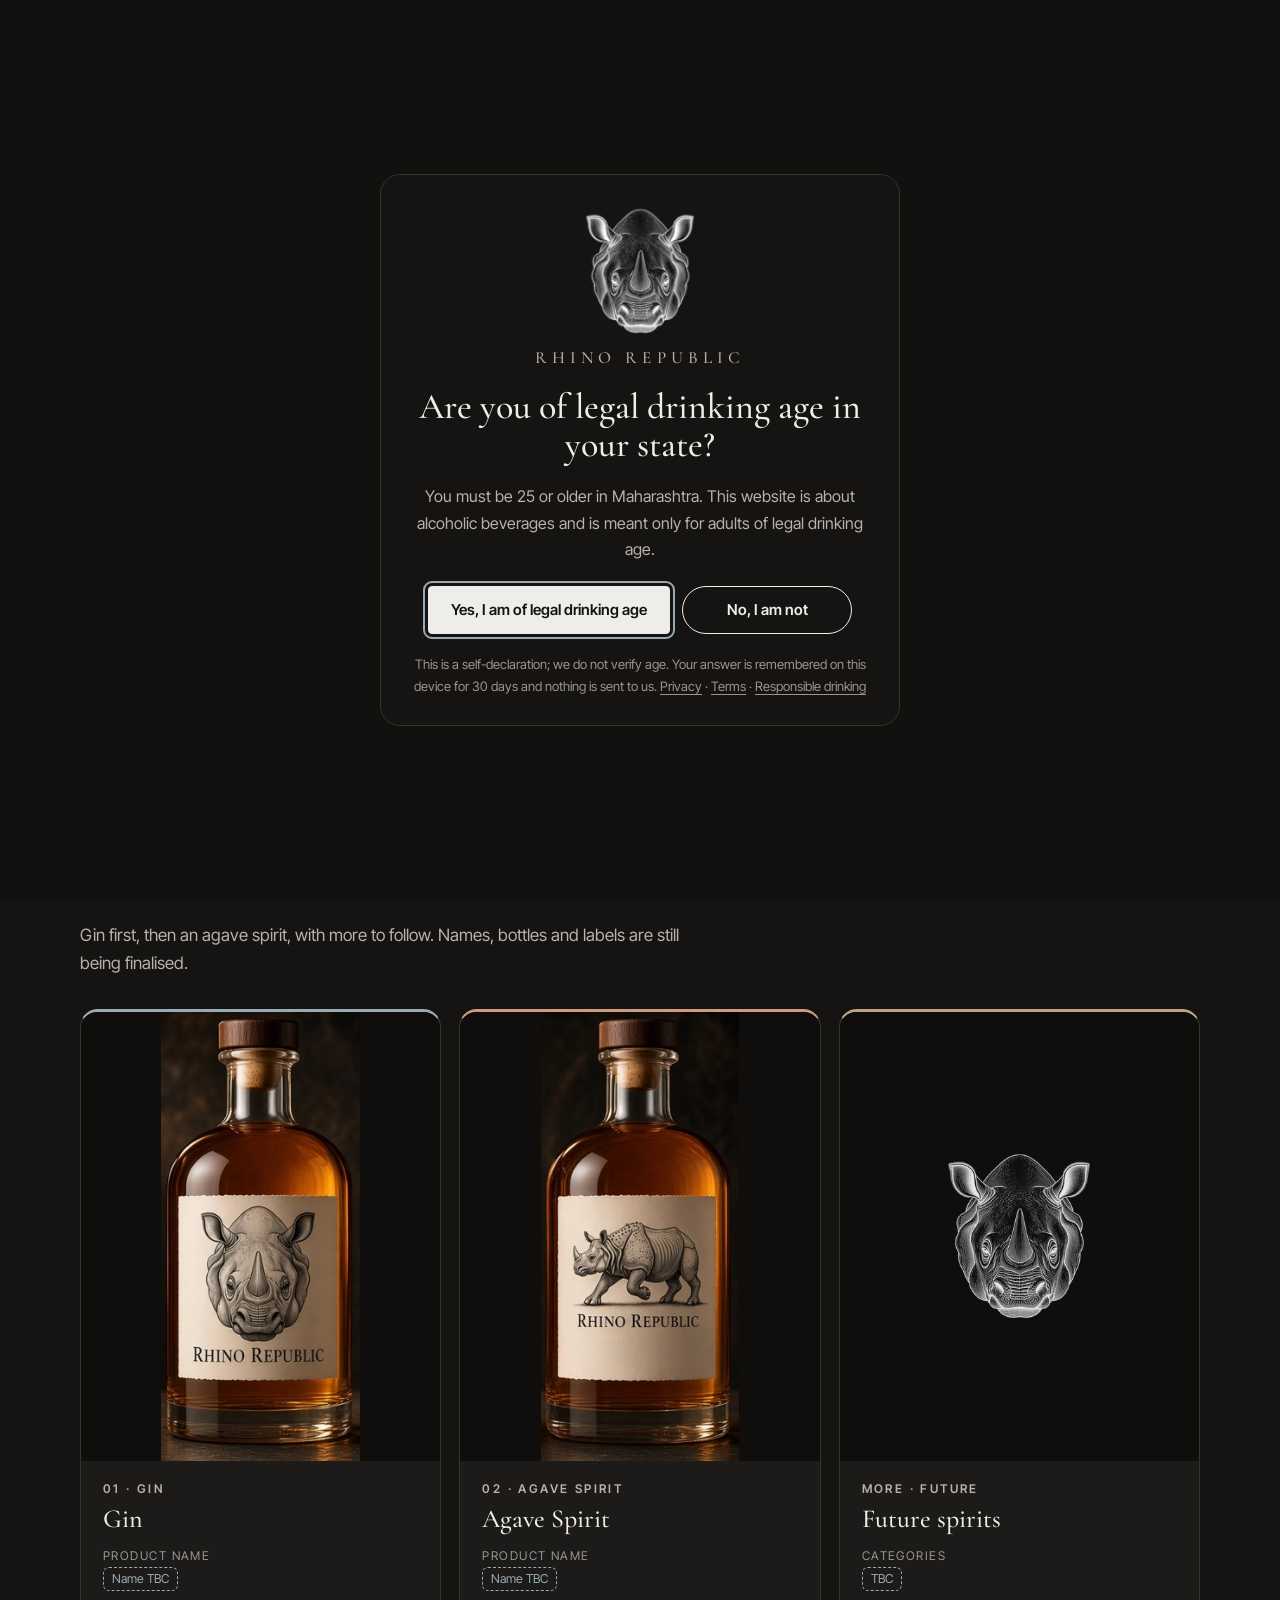
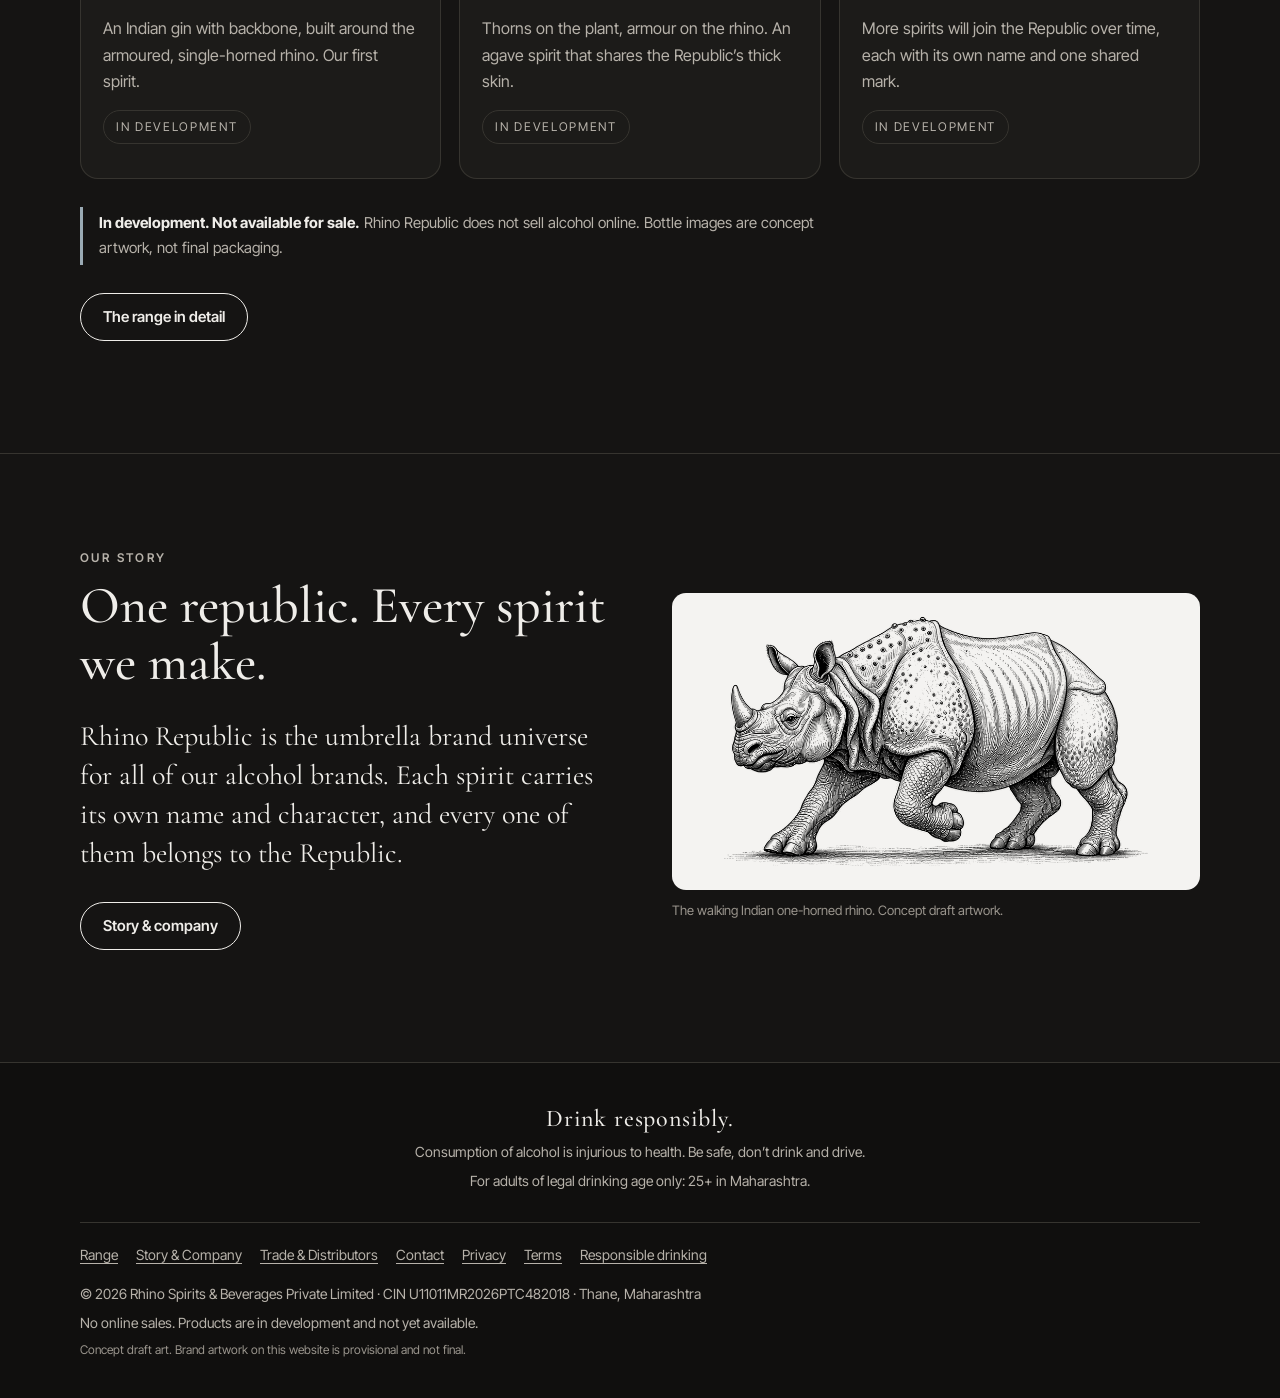
==== commit 8d5a5364: "Preview v2: V12 rhino-only concept art (noindex) Replace the site mark, favicon and story visuals wi" ====
--- a/index.html
+++ b/index.html
@@ -7,7 +7,13 @@
 <title>Rhino Republic | Rhino Spirits &amp; Beverages Pvt Ltd</title>
 <meta name="description" content="Rhino Republic is the brand universe of Rhino Spirits &amp; Beverages Private Limited, Thane. Spirits in development. No online sales.">
 <meta name="theme-color" content="#151413">
+<meta property="og:title" content="Rhino Republic | Rhino Spirits &amp; Beverages Pvt Ltd">
+<meta property="og:description" content="Rhino Republic is the brand universe of Rhino Spirits &amp; Beverages Private Limited, Thane. Spirits in development. No online sales.">
+<meta property="og:image" content="assets/img/og-image.jpg">
+<meta property="og:type" content="website">
+<meta name="twitter:card" content="summary_large_image">
 <link rel="icon" type="image/png" href="assets/img/favicon.png">
+<link rel="apple-touch-icon" href="assets/img/apple-touch-icon.png">
 <link rel="preload" href="assets/fonts/CormorantGaramond-var-latin.woff2" as="font" type="font/woff2" crossorigin>
 <link rel="preload" href="assets/fonts/InterTight-var-latin.woff2" as="font" type="font/woff2" crossorigin>
 <link rel="preload" href="assets/img/bottles-crop-640.webp" as="image" type="image/webp" imagesrcset="assets/img/bottles-crop-480.webp 480w, assets/img/bottles-crop-640.webp 640w, assets/img/bottles-crop-1000.webp 1000w" imagesizes="(min-width: 1000px) 560px, 100vw">
@@ -17,7 +23,7 @@
 <body class="gated">
 <div class="gate" id="gate" role="dialog" aria-modal="true" aria-labelledby="gate-title" aria-describedby="gate-desc">
   <div class="gate__card">
-    <img class="gate__mark" src="assets/img/rhino-head-240.webp" width="240" height="276" alt="Rhino Republic engraved rhino head mark">
+    <picture><source type="image/webp" srcset="assets/img/rhino-head-light-128.webp 128w, assets/img/rhino-head-light-256.webp 256w, assets/img/rhino-head-light-512.webp 512w" sizes="120px"><img class="gate__mark" src="assets/img/rhino-head-light-256.png" srcset="assets/img/rhino-head-light-128.png 128w, assets/img/rhino-head-light-256.png 256w, assets/img/rhino-head-light-512.png 512w" sizes="120px" width="225" height="256" alt="Rhino Republic rhino head mark"></picture>
     <p class="gate__brand">Rhino Republic</p>
     <h1 class="gate__title" id="gate-title">Are you of legal drinking age in your state?</h1>
     <p class="gate__desc" id="gate-desc">You must be 25 or older in Maharashtra. This website is about alcoholic beverages and is meant only for adults of legal drinking age.</p>
@@ -33,7 +39,7 @@
 <header class="top" id="top">
   <div class="wrap top__in">
     <a class="logo" href="index.html" aria-label="Rhino Republic home">
-      <img src="assets/img/rhino-head-120.webp" width="120" height="138" alt="">
+      <picture><source type="image/webp" srcset="assets/img/rhino-head-light-128.webp 128w, assets/img/rhino-head-light-256.webp 256w" sizes="36px"><img src="assets/img/rhino-head-light-256.png" srcset="assets/img/rhino-head-light-128.png 128w, assets/img/rhino-head-light-256.png 256w" sizes="36px" width="113" height="128" alt=""></picture>
       <span>Rhino Republic</span>
     </a>
     <nav aria-label="Main">
@@ -86,7 +92,7 @@
     </div>
   </li>
   <li class="card card--earth">
-    <div class="card__img card__img--mark"><img src="assets/img/rhino-head-240.webp" width="240" height="276" loading="lazy" decoding="async" alt="Rhino Republic engraved rhino head mark"></div>
+    <div class="card__img card__img--mark"><picture><source type="image/webp" srcset="assets/img/rhino-head-light-256.webp 256w, assets/img/rhino-head-light-512.webp 512w" sizes="180px"><img src="assets/img/rhino-head-light-256.png" srcset="assets/img/rhino-head-light-256.png 256w, assets/img/rhino-head-light-512.png 512w" sizes="180px" width="225" height="256" alt="Rhino Republic rhino head mark" loading="lazy" decoding="async"></picture></div>
     <div class="card__body">
       <p class="card__no">More &middot; Future</p>
       <h3>Future spirits</h3>
@@ -109,8 +115,8 @@
       <p><a class="btn btn--ghost" href="story.html">Story &amp; company</a></p>
     </div>
     <figure class="plate">
-      <img src="assets/img/rhino-walk-640.webp" srcset="assets/img/rhino-walk-640.webp 640w, assets/img/rhino-walk-1100.webp 1100w" sizes="(min-width:1000px) 560px, 100vw" width="1100" height="669" loading="lazy" decoding="async" alt="Engraved illustration of an Indian one-horned rhino walking">
-      <figcaption>The walking rhino, our back-label mark. Artwork in development.</figcaption>
+      <picture><source type="image/webp" srcset="assets/img/rhino-side-ink-512.webp 512w, assets/img/rhino-side-ink-1024.webp 1024w, assets/img/rhino-side-ink-2048.webp 2048w" sizes="(min-width:1000px) 560px, 100vw"><img src="assets/img/rhino-side-ink-512.png" srcset="assets/img/rhino-side-ink-512.png 512w, assets/img/rhino-side-ink-1024.png 1024w" sizes="(min-width:1000px) 560px, 100vw" width="2048" height="1152" alt="Engraved illustration of an Indian one-horned rhino walking" loading="lazy" decoding="async"></picture>
+      <figcaption>The walking Indian one-horned rhino. Concept draft artwork.</figcaption>
     </figure>
   </div>
 </section>
@@ -128,6 +134,7 @@
     </ul>
     <p>&copy; 2026 Rhino Spirits &amp; Beverages Private Limited &middot; CIN U11011MR2026PTC482018 &middot; Thane, Maharashtra</p>
     <p>No online sales. Products are in development and not yet available.</p>
+    <p class="foot__art">Concept draft art. Brand artwork on this website is provisional and not final.</p>
   </div>
 </footer>
 <script src="js/site.js" defer></script>
--- a/css/site.css
+++ b/css/site.css
@@ -48,7 +48,8 @@
 .gate[hidden],.age-ok .gate{display:none}
 html.js:not(.age-ok) body.gated{overflow:hidden}
 .gate__card{max-width:520px;width:100%;text-align:center;padding:28px 20px;border:1px solid var(--line);border-radius:20px;background:var(--bg)}
-.gate__mark{width:96px;margin:0 auto 10px}
+.gate__mark{width:120px;margin:0 auto 10px;display:block}
+.gate__mark img{width:100%;height:auto}
 .gate__brand{font:500 17px/1 var(--serif);letter-spacing:.3em;text-transform:uppercase;color:var(--muted);margin-bottom:22px}
 .gate__title{font-size:clamp(28px,7vw,36px)}
 .gate__desc{color:var(--muted)}
@@ -60,7 +61,8 @@
 .top{position:sticky;top:0;z-index:20;background:rgba(21,20,19,.94);border-bottom:1px solid var(--line)}
 .top__in{display:flex;align-items:center;justify-content:space-between;gap:12px;min-height:64px}
 .logo{display:flex;align-items:center;gap:10px;text-decoration:none;font:600 17px/1 var(--serif);letter-spacing:.24em;text-transform:uppercase;white-space:nowrap}
-.logo img{width:32px;height:auto}
+.logo picture{width:36px;flex:none;display:block}
+.logo img{width:36px;height:auto}
 .menu{position:relative}
 .menu summary{list-style:none;cursor:pointer;min-height:44px;display:flex;align-items:center;padding:0 14px;border:1px solid var(--line);border-radius:999px;font-size:14px;letter-spacing:.06em}
 .menu summary::-webkit-details-marker{display:none}
@@ -151,6 +153,7 @@
 .foot__links{list-style:none;padding:0;margin:0 0 16px;display:flex;flex-wrap:wrap;gap:8px 18px}
 .foot__links a{color:var(--muted)}
 .foot p{margin:0 0 6px}
+.foot__art{font-size:12px;color:var(--dim);margin-top:12px}
 
 /* tablet+ */
 @media (min-width:720px){
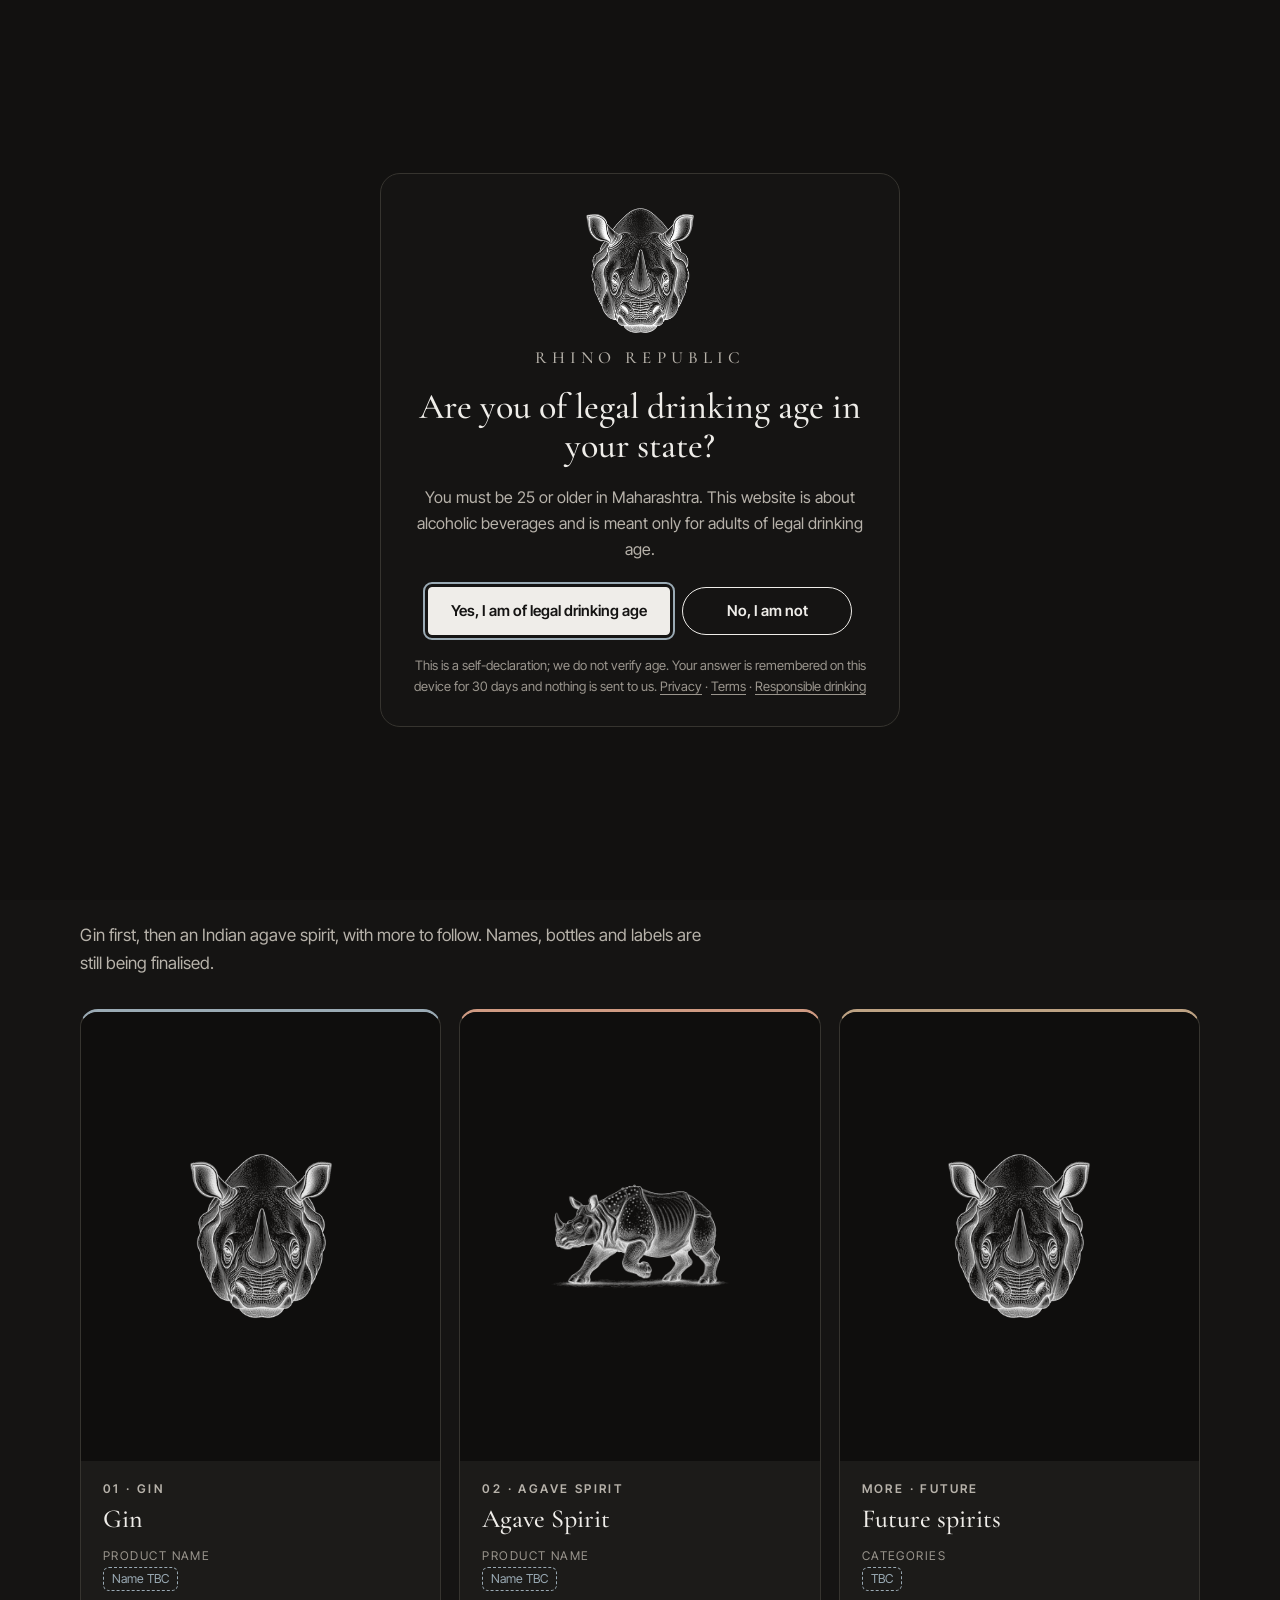
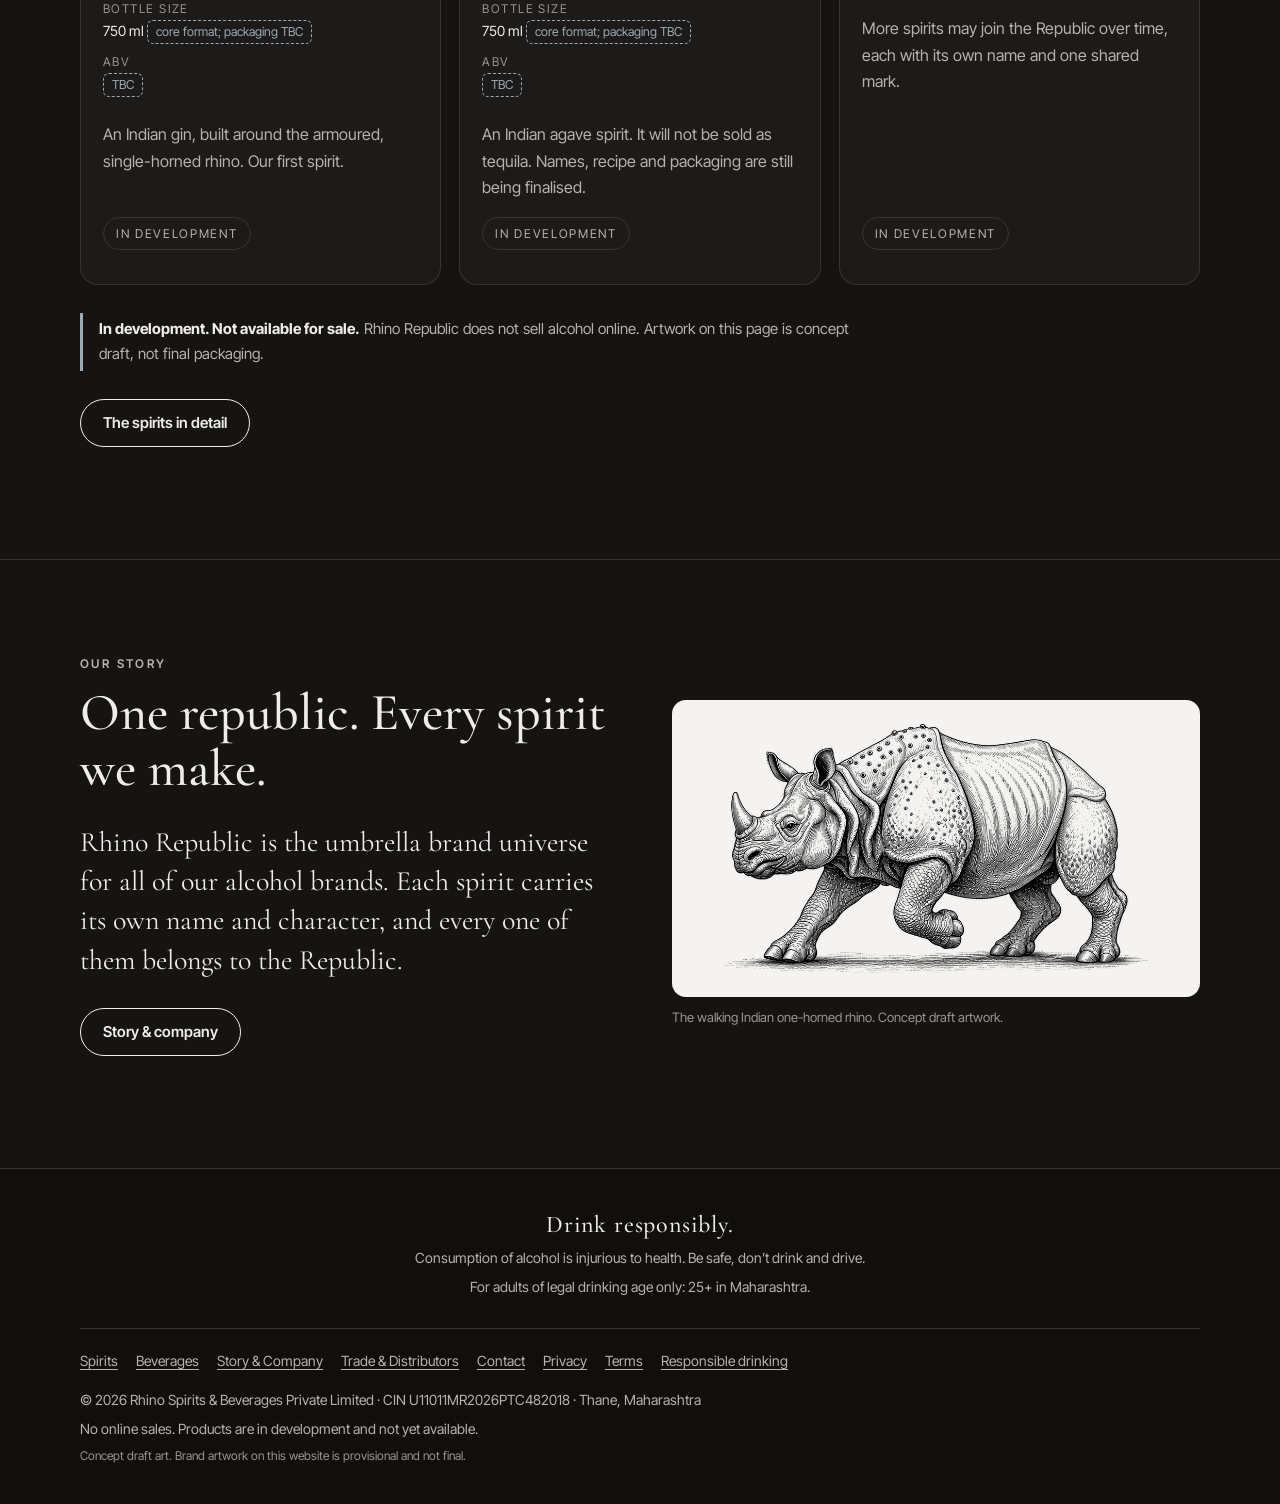
==== commit bce78225: "Preview v2: spirits/beverages sections and hidden v180 value line (noindex)" ====
--- a/index.html
+++ b/index.html
@@ -39,12 +39,11 @@
 <header class="top" id="top">
   <div class="wrap top__in">
     <a class="logo" href="index.html" aria-label="Rhino Republic home">
-      <picture><source type="image/webp" srcset="assets/img/rhino-head-light-128.webp 128w, assets/img/rhino-head-light-256.webp 256w" sizes="36px"><img src="assets/img/rhino-head-light-256.png" srcset="assets/img/rhino-head-light-128.png 128w, assets/img/rhino-head-light-256.png 256w" sizes="36px" width="113" height="128" alt=""></picture>
-      <span>Rhino Republic</span>
+      <picture><source type="image/webp" srcset="assets/img/rhino-head-light-128.webp 128w, assets/img/rhino-head-light-256.webp 256w" sizes="36px"><img src="assets/img/rhino-head-light-256.png" srcset="assets/img/rhino-head-light-128.png 128w, assets/img/rhino-head-light-256.png 256w" sizes="36px" width="113" height="128" alt=""></picture><span>Rhino Republic</span>
     </a>
     <nav aria-label="Main">
-      <ul class="nav-inline"><li><a href="index.html" aria-current="page">Home</a></li><li><a href="range.html">Range</a></li><li><a href="story.html">Story &amp; Company</a></li><li><a href="trade.html">Trade</a></li><li><a href="contact.html">Contact</a></li></ul>
-      <details class="menu"><summary>Menu</summary><ul class="nav"><li><a href="index.html" aria-current="page">Home</a></li><li><a href="range.html">Range</a></li><li><a href="story.html">Story &amp; Company</a></li><li><a href="trade.html">Trade</a></li><li><a href="contact.html">Contact</a></li></ul></details>
+      <ul class="nav-inline"><li><a href="index.html" aria-current="page">Home</a></li><li><a href="spirits.html">Spirits</a></li><li><a href="beverages.html">Beverages</a></li><li><a href="story.html">Story &amp; Company</a></li><li><a href="trade.html">Trade</a></li><li><a href="contact.html">Contact</a></li></ul>
+      <details class="menu"><summary>Menu</summary><ul class="nav"><li><a href="index.html" aria-current="page">Home</a></li><li><a href="spirits.html">Spirits</a></li><li><a href="beverages.html">Beverages</a></li><li><a href="story.html">Story &amp; Company</a></li><li><a href="trade.html">Trade</a></li><li><a href="contact.html">Contact</a></li></ul></details>
     </nav>
   </div>
 </header>
@@ -57,7 +56,7 @@
       <p class="hero__lede">The brand universe for our spirits, built around the Indian one-horned rhino.</p>
       <p class="hero__line">Unhurried. Unbothered. Unmistakable.</p>
       <p class="notice"><span class="notice__dot" aria-hidden="true"></span>Our spirits are in development and not available for sale.</p>
-      <div class="btns"><a class="btn btn--solid" href="range.html">See the range</a><a class="btn btn--ghost" href="story.html">Our story</a></div>
+      <div class="btns"><a class="btn btn--solid" href="spirits.html">See the spirits</a><a class="btn btn--ghost" href="story.html">Our story</a></div>
     </div>
     <figure class="hero__media">
       <img src="assets/img/bottles-crop-640.webp" srcset="assets/img/bottles-crop-480.webp 480w, assets/img/bottles-crop-640.webp 640w, assets/img/bottles-crop-1000.webp 1000w" sizes="(min-width: 1000px) 560px, 100vw" width="1000" height="857" fetchpriority="high" alt="Two Rhino Republic concept bottles with paper labels: one shows an engraved front-facing rhino head, the other an engraved walking rhino">
@@ -65,29 +64,37 @@
     </figure>
   </div>
 </section>
-<section class="section" aria-labelledby="range-title">
+<section class="section" aria-labelledby="spirits-title">
   <div class="wrap">
-    <p class="eyebrow">The Range</p>
-    <h2 id="range-title">Citizens of the Republic</h2>
-    <p class="lede">Gin first, then an agave spirit, with more to follow. Names, bottles and labels are still being finalised.</p>
+    <p class="eyebrow">Spirits</p>
+    <h2 id="spirits-title">Citizens of the Republic</h2>
+    <p class="lede">Gin first, then an Indian agave spirit, with more to follow. Names, bottles and labels are still being finalised.</p>
     <ul class="cards" role="list">
   <li class="card card--slate">
-    <div class="card__img"><img src="assets/img/bottle-front-460.webp" srcset="assets/img/bottle-front-230.webp 230w, assets/img/bottle-front-460.webp 460w" sizes="(min-width:720px) 30vw, 60vw" width="460" height="1040" loading="lazy" decoding="async" alt="Rhino Republic concept bottle with an engraved rhino head on the label"></div>
+    <div class="card__img card__img--mark"><picture><source type="image/webp" srcset="assets/img/rhino-head-light-256.webp 256w, assets/img/rhino-head-light-512.webp 512w" sizes="180px"><img src="assets/img/rhino-head-light-256.png" srcset="assets/img/rhino-head-light-256.png 256w, assets/img/rhino-head-light-512.png 512w" sizes="180px" width="225" height="256" alt="Rhino Republic rhino head mark" loading="lazy" decoding="async"></picture></div>
     <div class="card__body">
       <p class="card__no">01 &middot; Gin</p>
       <h3>Gin</h3>
-      <dl><dt>Product name</dt><dd><span class="ph">Name TBC</span></dd></dl>
-      <p>An Indian gin with backbone, built around the armoured, single-horned rhino. Our first spirit.</p>
+      <dl>
+        <dt>Product name</dt><dd><span class="ph">Name TBC</span></dd>
+        <dt>Bottle size</dt><dd>750 ml <span class="ph">core format; packaging TBC</span></dd>
+        <dt>ABV</dt><dd><span class="ph">TBC</span></dd>
+      </dl>
+      <p>An Indian gin, built around the armoured, single-horned rhino. Our first spirit.</p>
       <p class="tag">In development</p>
     </div>
   </li>
   <li class="card card--clay">
-    <div class="card__img"><img src="assets/img/bottle-back-460.webp" srcset="assets/img/bottle-back-230.webp 230w, assets/img/bottle-back-460.webp 460w" sizes="(min-width:720px) 30vw, 60vw" width="460" height="1040" loading="lazy" decoding="async" alt="Rhino Republic concept bottle with an engraved walking rhino on the label"></div>
+    <div class="card__img card__img--mark"><picture><source type="image/webp" srcset="assets/img/rhino-side-light-512.webp 512w, assets/img/rhino-side-light-1024.webp 1024w" sizes="220px"><img src="assets/img/rhino-side-light-512.png" srcset="assets/img/rhino-side-light-512.png 512w, assets/img/rhino-side-light-1024.png 1024w" sizes="220px" width="512" height="288" alt="Engraved illustration of an Indian one-horned rhino walking" loading="lazy" decoding="async"></picture></div>
     <div class="card__body">
       <p class="card__no">02 &middot; Agave Spirit</p>
       <h3>Agave Spirit</h3>
-      <dl><dt>Product name</dt><dd><span class="ph">Name TBC</span></dd></dl>
-      <p>Thorns on the plant, armour on the rhino. An agave spirit that shares the Republic&rsquo;s thick skin.</p>
+      <dl>
+        <dt>Product name</dt><dd><span class="ph">Name TBC</span></dd>
+        <dt>Bottle size</dt><dd>750 ml <span class="ph">core format; packaging TBC</span></dd>
+        <dt>ABV</dt><dd><span class="ph">TBC</span></dd>
+      </dl>
+      <p>An Indian agave spirit. It will not be sold as tequila. Names, recipe and packaging are still being finalised.</p>
       <p class="tag">In development</p>
     </div>
   </li>
@@ -97,13 +104,13 @@
       <p class="card__no">More &middot; Future</p>
       <h3>Future spirits</h3>
       <dl><dt>Categories</dt><dd><span class="ph">TBC</span></dd></dl>
-      <p>More spirits will join the Republic over time, each with its own name and one shared mark.</p>
+      <p>More spirits may join the Republic over time, each with its own name and one shared mark.</p>
       <p class="tag">In development</p>
     </div>
   </li>
 </ul>
-    <p class="note"><strong>In development. Not available for sale.</strong> Rhino Republic does not sell alcohol online. Bottle images are concept artwork, not final packaging.</p>
-    <p class="more"><a class="btn btn--ghost" href="range.html">The range in detail</a></p>
+    <p class="note"><strong>In development. Not available for sale.</strong> Rhino Republic does not sell alcohol online. Artwork on this page is concept draft, not final packaging.</p>
+    <p class="more"><a class="btn btn--ghost" href="spirits.html">The spirits in detail</a></p>
   </div>
 </section>
 <section class="section" aria-labelledby="story-title">
@@ -129,8 +136,7 @@
       <p>For adults of legal drinking age only: 25+ in Maharashtra.</p>
     </div>
     <ul class="foot__links">
-      <li><a href="range.html">Range</a></li><li><a href="story.html">Story &amp; Company</a></li><li><a href="trade.html">Trade &amp; Distributors</a></li><li><a href="contact.html">Contact</a></li>
-      <li><a href="privacy.html">Privacy</a></li><li><a href="terms.html">Terms</a></li><li><a href="responsible-drinking.html">Responsible drinking</a></li>
+      <li><a href="spirits.html">Spirits</a></li><li><a href="beverages.html">Beverages</a></li><li><a href="story.html">Story &amp; Company</a></li><li><a href="trade.html">Trade &amp; Distributors</a></li><li><a href="contact.html">Contact</a></li><li><a href="privacy.html">Privacy</a></li><li><a href="terms.html">Terms</a></li><li><a href="responsible-drinking.html">Responsible drinking</a></li>
     </ul>
     <p>&copy; 2026 Rhino Spirits &amp; Beverages Private Limited &middot; CIN U11011MR2026PTC482018 &middot; Thane, Maharashtra</p>
     <p>No online sales. Products are in development and not yet available.</p>
--- a/css/site.css
+++ b/css/site.css
@@ -63,6 +63,8 @@
 .logo{display:flex;align-items:center;gap:10px;text-decoration:none;font:600 17px/1 var(--serif);letter-spacing:.24em;text-transform:uppercase;white-space:nowrap}
 .logo picture{width:36px;flex:none;display:block}
 .logo img{width:36px;height:auto}
+.logo--text{letter-spacing:.06em;font-size:14px;white-space:normal;max-width:22ch}
+.logo--text span{line-height:1.25}
 .menu{position:relative}
 .menu summary{list-style:none;cursor:pointer;min-height:44px;display:flex;align-items:center;padding:0 14px;border:1px solid var(--line);border-radius:999px;font-size:14px;letter-spacing:.06em}
 .menu summary::-webkit-details-marker{display:none}
@@ -97,6 +99,7 @@
 .card__img--mark{align-items:center}
 .card__img--mark img{height:62%;width:auto;opacity:.9}
 .card__body{padding:22px;display:flex;flex-direction:column;flex:1}
+.card__body h2{font-size:26px}
 .card__no{font:600 12px/1 var(--sans);letter-spacing:.2em;text-transform:uppercase;color:var(--acc);margin-bottom:10px}
 .card__body p{color:var(--muted)}
 .card__body dl{margin:0 0 16px;font-size:14px}
